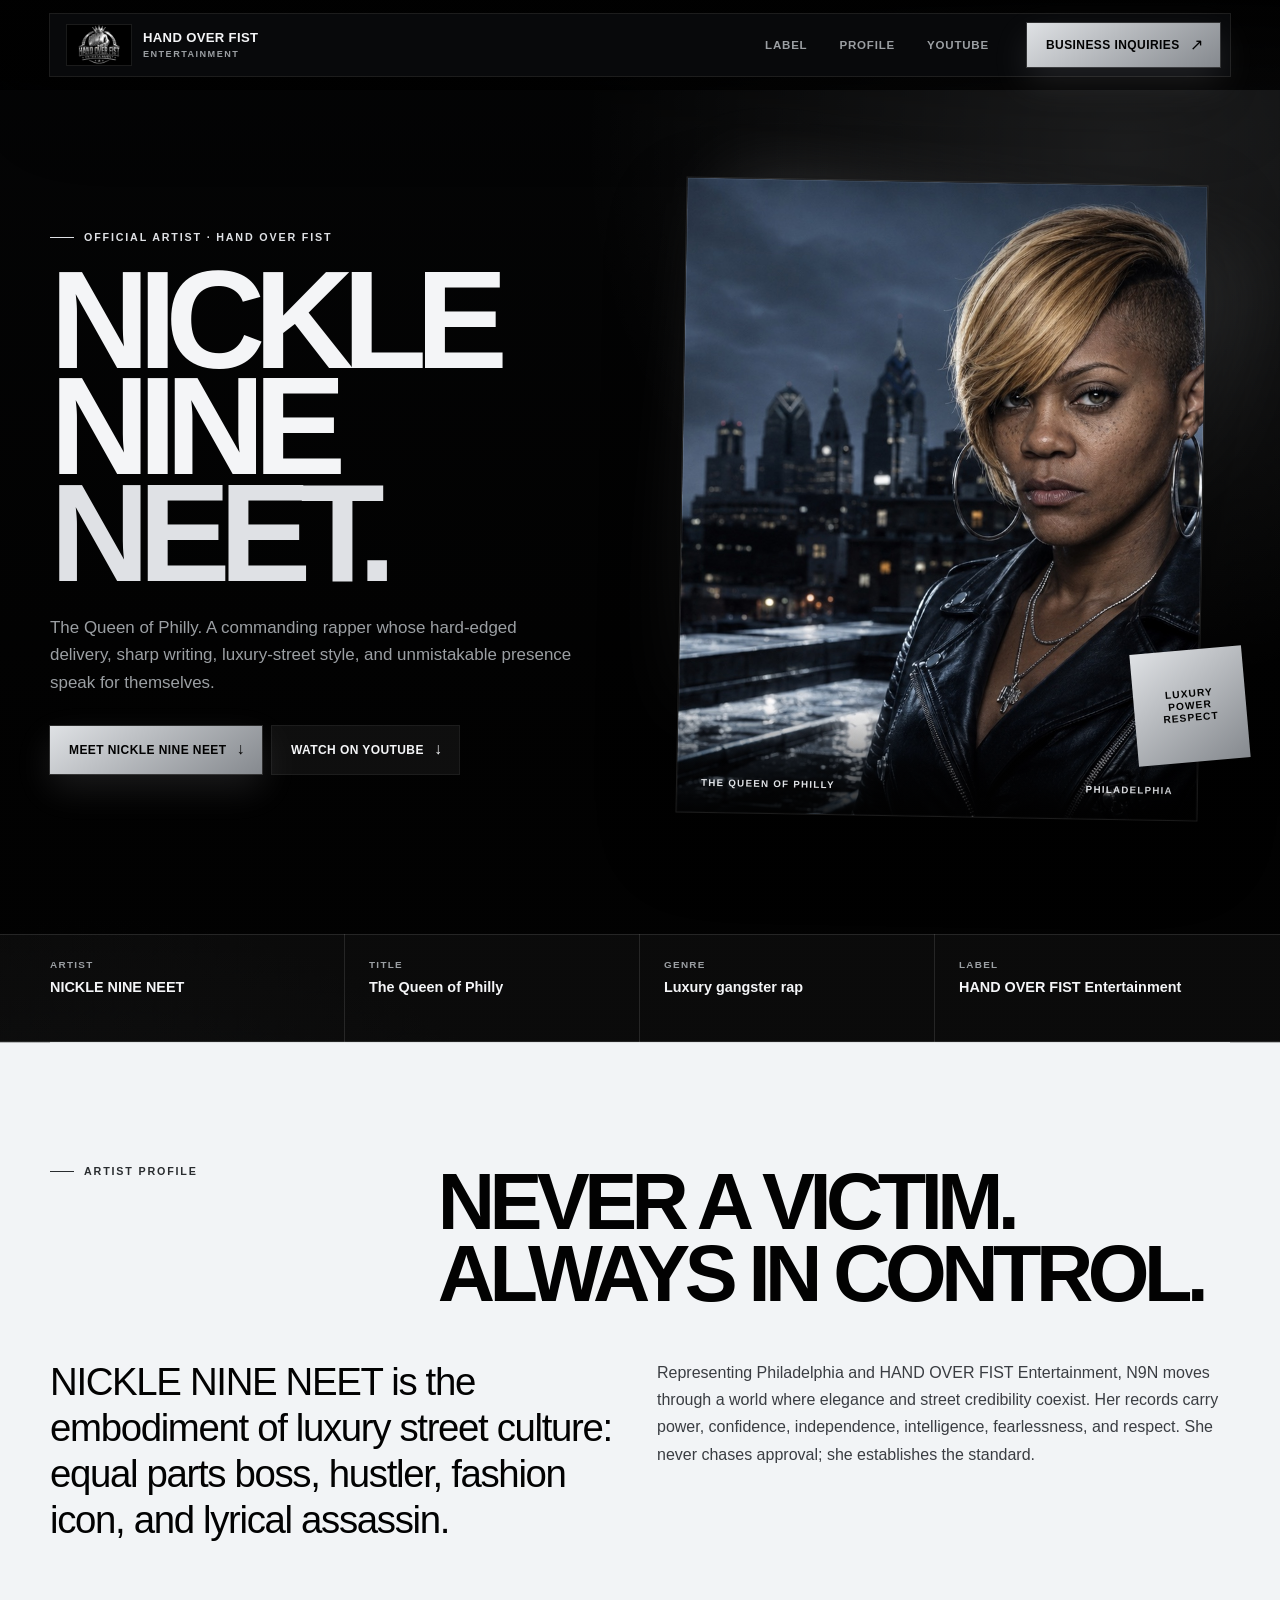
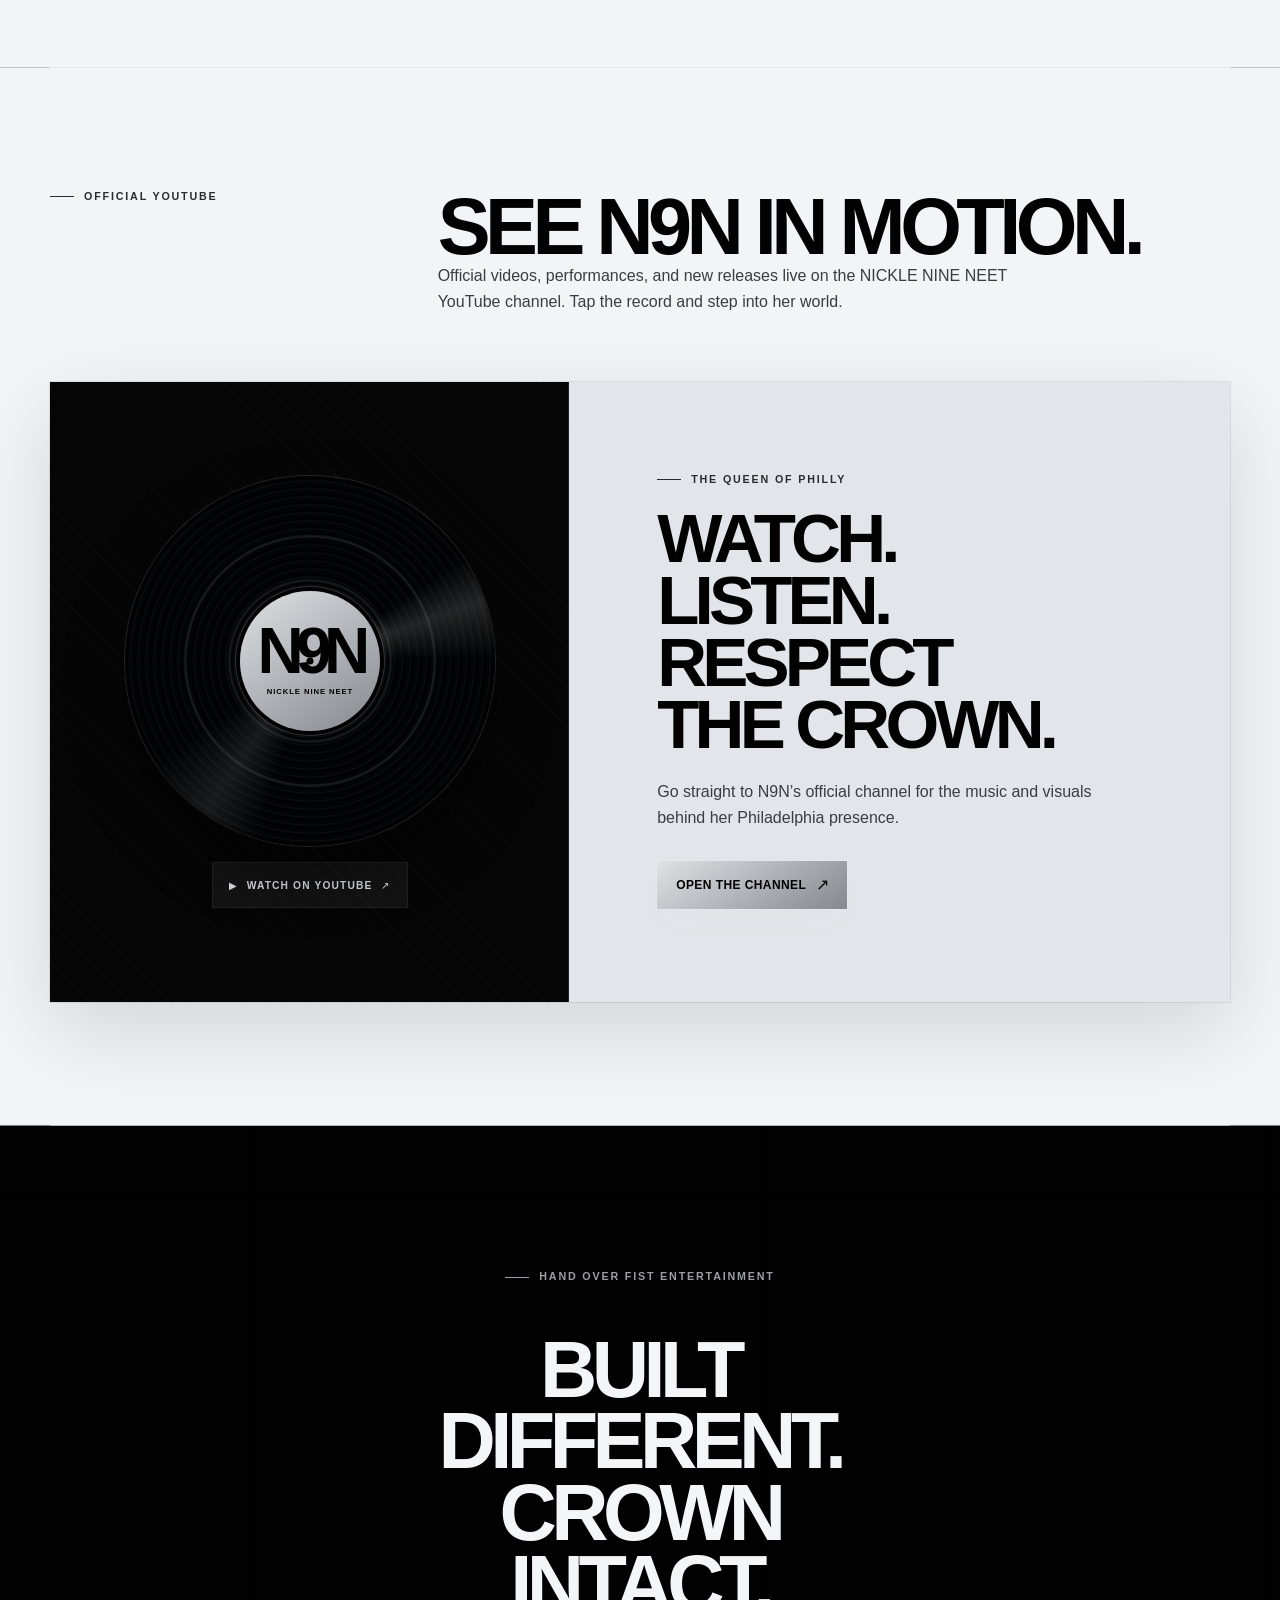
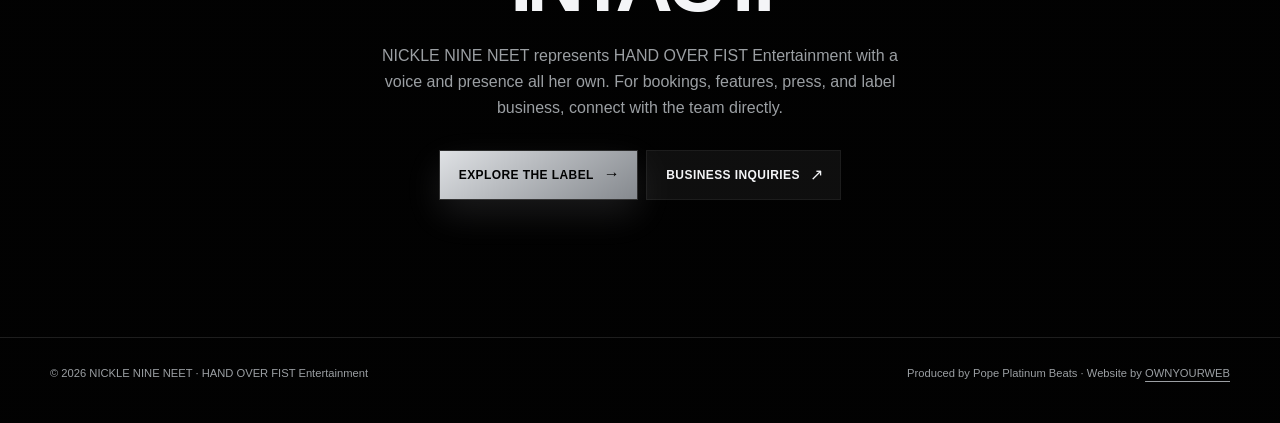
==== index.html @ ae267264 "Launch NICKLE NINE NEET artist profile" ====
<!doctype html>
<html lang="en">
<head>
  <meta charset="utf-8" />
  <meta name="viewport" content="width=device-width, initial-scale=1" />
  <meta name="theme-color" content="#070707" />
  <meta name="description" content="Official artist profile for NICKLE NINE NEET, The Queen of Philly, presented by HAND OVER FIST Entertainment." />
  <meta property="og:title" content="NICKLE NINE NEET | Official Artist Profile" />
  <meta property="og:description" content="Luxury gangster rap. Philadelphia authority. Respect the Crown." />
  <meta property="og:type" content="profile" />
  <meta property="og:url" content="https://innergclaw.github.io/nickle-nine-neet/" />
  <meta property="og:image" content="https://innergclaw.github.io/nickle-nine-neet/assets/hand-over-fist/nickle-nine-neet-philadelphia-portrait.jpg" />
  <link rel="icon" href="assets/hand-over-fist/hand-over-fist-entertainment-logo.jpg" type="image/jpeg" />
  <link rel="canonical" href="https://innergclaw.github.io/nickle-nine-neet/" />
  <link rel="stylesheet" href="assets/hand-over-fist/brand.css" />
  <title>NICKLE NINE NEET | The Queen of Philly</title>
  <script>document.documentElement.classList.add('js', 'intro-pending');</script>
</head>
<body class="artist-page">
  <div class="smoky-intro" data-smoky-intro>
    <div class="smoky-intro-inner">
      <div class="smoky-word" aria-label="N9N">
        <span class="smoky-letter" data-char="N" style="--i:0" aria-hidden="true">N</span>
        <span class="smoky-letter" data-char="9" style="--i:1" aria-hidden="true">9</span>
        <span class="smoky-letter" data-char="N" style="--i:2" aria-hidden="true">N</span>
      </div>
      <p class="smoky-intro-name">Nickle Nine Neet</p>
    </div>
    <button class="smoky-intro-skip" type="button" data-smoky-skip>Skip intro</button>
  </div>
  <div class="progress" aria-hidden="true"></div>
  <header class="site-header">
    <nav class="shell nav" aria-label="Artist navigation">
      <a class="label-lockup" href="https://ownyourweb.xyz/demos/hand-over-fist-entertainment.html" aria-label="HAND OVER FIST Entertainment home">
        <img class="label-logo" src="assets/hand-over-fist/hand-over-fist-entertainment-logo.jpg" alt="" width="1396" height="864" />
        <span class="label-name">HAND OVER FIST<small>Entertainment</small></span>
      </a>
      <div class="nav-links">
        <a href="https://ownyourweb.xyz/demos/hand-over-fist-entertainment.html">Label</a>
        <a href="#profile">Profile</a>
        <a href="#watch">YouTube</a>
      </div>
      <a class="button nav-cta" href="mailto:ownyourwebsmm@gmail.com?subject=NICKLE%20NINE%20NEET%20Business%20Inquiry"><span class="desktop-label">Business inquiries</span><span class="mobile-label">Inquiries</span> <span class="button-arrow" aria-hidden="true">↗</span></a>
    </nav>
  </header>

  <main>
    <section class="shell hero profile-hero">
      <div class="hero-copy">
        <p class="eyebrow">Official artist · HAND OVER FIST</p>
        <h1 class="display profile-title"><span class="line">NICKLE</span><span class="line">NINE</span><span class="chrome">NEET.</span></h1>
        <p class="lede">The Queen of Philly. A commanding rapper whose hard-edged delivery, sharp writing, luxury-street style, and unmistakable presence speak for themselves.</p>
        <div class="hero-actions">
          <a class="button" href="#profile">Meet NICKLE NINE NEET <span class="button-arrow" aria-hidden="true">↓</span></a>
          <a class="button secondary" href="#watch">Watch on YouTube <span class="button-arrow" aria-hidden="true">↓</span></a>
        </div>
      </div>
      <div class="hero-aside" aria-label="NICKLE NINE NEET official artist portrait">
        <figure class="artist-portrait">
          <img src="assets/hand-over-fist/nickle-nine-neet-philadelphia-portrait.jpg" alt="NICKLE NINE NEET overlooking the Philadelphia skyline at night" width="1672" height="941" />
          <figcaption><span>The Queen of Philly</span><span>Philadelphia</span></figcaption>
        </figure>
        <span class="seal">Luxury<br />Power<br />Respect</span>
      </div>
    </section>

    <section class="fact-strip" aria-label="Artist facts">
      <div class="shell facts">
        <div class="fact"><span>Artist</span><strong>NICKLE NINE NEET</strong></div>
        <div class="fact"><span>Title</span><strong>The Queen of Philly</strong></div>
        <div class="fact"><span>Genre</span><strong>Luxury gangster rap</strong></div>
        <div class="fact"><span>Label</span><strong>HAND OVER FIST Entertainment</strong></div>
      </div>
    </section>

    <section class="shell section light-section" id="profile">
      <div class="section-head reveal">
        <p class="eyebrow">Artist profile</p>
        <div><h2>Never a victim. Always in control.</h2></div>
      </div>
      <div class="profile-bio reveal">
        <p class="lead">NICKLE NINE NEET is the embodiment of luxury street culture: equal parts boss, hustler, fashion icon, and lyrical assassin.</p>
        <p>Representing Philadelphia and HAND OVER FIST Entertainment, N9N moves through a world where elegance and street credibility coexist. Her records carry power, confidence, independence, intelligence, fearlessness, and respect. She never chases approval; she establishes the standard.</p>
      </div>
    </section>

    <section class="shell section light-section" id="watch">
      <div class="section-head reveal">
        <p class="eyebrow">Official YouTube</p>
        <div><h2>See N9N in motion.</h2><p class="section-copy">Official videos, performances, and new releases live on the NICKLE NINE NEET YouTube channel. Tap the record and step into her world.</p></div>
      </div>
      <article class="vinyl-showcase reveal">
        <div class="vinyl-showcase-stage">
          <a class="vinyl-link" href="https://www.youtube.com/@NickleNineNeet" target="_blank" rel="noopener noreferrer" aria-label="Visit NICKLE NINE NEET on YouTube">
            <span class="vinyl-record" aria-hidden="true">
              <span class="vinyl-label"><strong>N9N</strong><small>Nickle Nine Neet</small></span>
            </span>
            <span class="youtube-cue"><span aria-hidden="true">▶</span> Watch on YouTube <span aria-hidden="true">↗</span></span>
          </a>
        </div>
        <div class="vinyl-showcase-copy">
          <p class="eyebrow">The Queen of Philly</p>
          <h3>Watch. Listen. Respect the crown.</h3>
          <p>Go straight to N9N’s official channel for the music and visuals behind her Philadelphia presence.</p>
          <div class="hero-actions"><a class="button" href="https://www.youtube.com/@NickleNineNeet" target="_blank" rel="noopener noreferrer">Open the channel <span class="button-arrow" aria-hidden="true">↗</span></a></div>
        </div>
      </article>
    </section>

    <section class="shell final-cta reveal">
      <p class="eyebrow">HAND OVER FIST Entertainment</p>
      <h2>Built different. Crown intact.</h2>
      <p>NICKLE NINE NEET represents HAND OVER FIST Entertainment with a voice and presence all her own. For bookings, features, press, and label business, connect with the team directly.</p>
      <div class="final-actions">
        <a class="button" href="https://ownyourweb.xyz/demos/hand-over-fist-entertainment.html">Explore the label <span class="button-arrow" aria-hidden="true">→</span></a>
        <a class="button secondary" href="mailto:ownyourwebsmm@gmail.com?subject=NICKLE%20NINE%20NEET%20Business%20Inquiry">Business inquiries <span class="button-arrow" aria-hidden="true">↗</span></a>
      </div>
    </section>
  </main>

  <footer><div class="shell footer-row"><span>© 2026 NICKLE NINE NEET · HAND OVER FIST Entertainment</span><span>Produced by Pope Platinum Beats · Website by <a href="https://ownyourweb.xyz/">OWNYOURWEB</a></span></div></footer>
  <script src="assets/hand-over-fist/site.js" defer></script>
</body>
</html>
---- assets/hand-over-fist/brand.css ----
:root {
  --black: oklch(0.08 0 0);
  --black-soft: oklch(0.115 0.003 255);
  --surface: oklch(0.17 0.006 255);
  --surface-raised: oklch(0.22 0.008 255);
  --white: oklch(0.97 0.003 255);
  --muted: oklch(0.7 0.008 255);
  --steel: oklch(0.63 0.009 255);
  --chrome: oklch(0.91 0.005 255);
  --graphite: oklch(0.29 0.008 255);
  --paper: oklch(0.965 0.004 255);
  --paper-soft: oklch(0.92 0.006 255);
  --ink-muted: oklch(0.36 0.009 255);
  --line: oklch(1 0 0 / 0.11);
  --line-strong: oklch(0.91 0.005 255 / 0.34);
  --ease-out: cubic-bezier(0.2, 0, 0, 1);
  --shadow:
    0 0 0 1px var(--line),
    0 1px 2px oklch(0 0 0 / 0.24),
    0 28px 80px oklch(0 0 0 / 0.32);
  color: var(--white);
  background: var(--black);
  font-family: Inter, ui-sans-serif, -apple-system, BlinkMacSystemFont, "Segoe UI", sans-serif;
  font-synthesis: none;
  -webkit-font-smoothing: antialiased;
  -moz-osx-font-smoothing: grayscale;
}

* { box-sizing: border-box; }
html { scroll-behavior: smooth; }
body {
  min-width: 320px;
  margin: 0;
  overflow-x: hidden;
  color: var(--white);
  background:
    radial-gradient(circle at 88% 4%, oklch(0.91 0.005 255 / 0.12), transparent 34rem),
    radial-gradient(circle at 8% 42%, oklch(0.32 0.01 255 / 0.19), transparent 38rem),
    linear-gradient(180deg, var(--black-soft), var(--black) 46rem);
}
body::before {
  content: "";
  position: fixed;
  inset: 0;
  z-index: -1;
  pointer-events: none;
  opacity: 0.32;
  background-image:
    linear-gradient(90deg, transparent 0 49.8%, oklch(1 0 0 / 0.028) 49.8% 50.2%, transparent 50.2%),
    linear-gradient(oklch(1 0 0 / 0.024) 1px, transparent 1px);
  background-size: 220px 100%, 100% 88px;
  mask-image: linear-gradient(to bottom, black, transparent 82%);
}

html.intro-pending, html.intro-pending body { overflow: hidden; }
.smoky-intro { display: none; }
.js .smoky-intro {
  position: fixed;
  inset: 0;
  z-index: 250;
  display: grid;
  overflow: hidden;
  place-items: center;
  isolation: isolate;
  color: var(--chrome);
  background:
    radial-gradient(circle at 50% 48%, oklch(0.28 0.008 255 / 0.34), transparent 32rem),
    var(--black);
}
.smoky-intro::before, .smoky-intro::after {
  content: "";
  position: absolute;
  z-index: -1;
  width: min(72vw, 880px);
  aspect-ratio: 1.8;
  border-radius: 50%;
  background: radial-gradient(ellipse, oklch(0.91 0.005 255 / 0.12), transparent 68%);
  filter: blur(38px);
  opacity: 0;
  transform: translate3d(-22%, 24%, 0) scale(0.72);
}
.smoky-intro::after { transform: translate3d(26%, -20%, 0) scale(0.64); }
.smoky-intro.is-ready::before { animation: smoky-haze 2.8s var(--ease-out) both; }
.smoky-intro.is-ready::after { animation: smoky-haze-alt 2.8s 180ms var(--ease-out) both; }
.smoky-intro-inner { position: relative; display: grid; justify-items: center; padding-inline: 20px; }
.smoky-word {
  display: flex;
  align-items: center;
  justify-content: center;
  color: transparent;
  font-size: clamp(7rem, 28vw, 22rem);
  font-weight: 900;
  letter-spacing: -0.14em;
  line-height: 0.72;
  user-select: none;
}
.smoky-letter {
  position: relative;
  display: inline-block;
  opacity: 0;
  color: var(--chrome);
  text-shadow: 0 0 0 var(--chrome);
  transform-origin: center;
  will-change: transform, opacity, filter;
}
.smoky-letter::before {
  content: attr(data-char);
  position: absolute;
  inset: 0;
  color: oklch(0.91 0.005 255 / 0.42);
  filter: blur(18px);
  opacity: 0;
  transform: translate3d(-18%, 20%, 0) scale(1.18);
}
.smoky-intro.is-ready .smoky-letter { animation: smoky-reveal 1.95s calc(var(--i) * 140ms) var(--ease-out) both; }
.smoky-intro.is-ready .smoky-letter::before { animation: smoky-ghost 1.8s calc(var(--i) * 140ms) var(--ease-out) both; }
.smoky-intro-name {
  margin: 34px 0 0;
  color: var(--muted);
  font-size: 0.68rem;
  font-weight: 780;
  letter-spacing: 0.3em;
  text-transform: uppercase;
  opacity: 0;
  transform: translateY(8px);
}
.smoky-intro.is-ready .smoky-intro-name { animation: smoky-name-in 620ms 1.5s var(--ease-out) both; }
.smoky-intro-skip {
  position: absolute;
  inset: 24px 24px auto auto;
  display: inline-flex;
  min-width: 44px;
  min-height: 44px;
  align-items: center;
  justify-content: center;
  padding-inline: 15px;
  color: var(--muted);
  background: oklch(1 0 0 / 0.055);
  border: 0;
  box-shadow: 0 0 0 1px var(--line);
  font: inherit;
  font-size: 0.64rem;
  font-weight: 780;
  letter-spacing: 0.11em;
  text-transform: uppercase;
  cursor: pointer;
  transition-property: color, background-color, transform;
  transition-duration: 160ms;
  transition-timing-function: var(--ease-out);
}
.smoky-intro-skip:active { transform: scale(0.96); }
.smoky-intro-skip:focus-visible { outline: 2px solid var(--chrome); outline-offset: 5px; }
.smoky-intro.is-leaving { animation: smoky-intro-away 900ms 120ms var(--ease-out) both; pointer-events: none; }
.smoky-intro.is-leaving .smoky-letter { animation: smoky-letter-away 760ms calc(var(--i) * 55ms) var(--ease-out) both; }
.smoky-intro.is-leaving .smoky-letter::before { animation: smoky-ghost-away 720ms calc(var(--i) * 55ms) var(--ease-out) both; }
.smoky-intro.is-leaving .smoky-intro-name { animation: smoky-name-away 360ms var(--ease-out) both; }
@keyframes smoky-reveal {
  0% { opacity: 0; filter: blur(32px); transform: translate3d(-0.42em, 0.26em, 0) scale(1.3); text-shadow: 0 0 42px oklch(0.91 0.005 255 / 0.64); }
  46% { opacity: 0.72; filter: blur(11px); }
  100% { opacity: 1; filter: blur(0); transform: translate3d(0, 0, 0) scale(1); text-shadow: 0 0 0 var(--chrome); }
}
@keyframes smoky-ghost {
  0% { opacity: 0; transform: translate3d(-32%, 34%, 0) scale(1.38); }
  38% { opacity: 0.62; }
  100% { opacity: 0; transform: translate3d(34%, -24%, 0) scale(1.08); }
}
@keyframes smoky-haze {
  0% { opacity: 0; transform: translate3d(-22%, 24%, 0) scale(0.72); }
  48% { opacity: 0.72; }
  100% { opacity: 0; transform: translate3d(18%, -10%, 0) scale(1.18); }
}
@keyframes smoky-haze-alt {
  0% { opacity: 0; transform: translate3d(26%, -20%, 0) scale(0.64); }
  52% { opacity: 0.5; }
  100% { opacity: 0; transform: translate3d(-18%, 16%, 0) scale(1.12); }
}
@keyframes smoky-name-in { to { opacity: 1; transform: translateY(0); } }
@keyframes smoky-letter-away { to { opacity: 0; filter: blur(28px); transform: translate3d(0.38em, -0.18em, 0) scale(1.18); } }
@keyframes smoky-ghost-away { 0% { opacity: 0.42; } to { opacity: 0; transform: translate3d(46%, -32%, 0) scale(1.34); } }
@keyframes smoky-name-away { to { opacity: 0; filter: blur(7px); transform: translateY(-7px); } }
@keyframes smoky-intro-away { to { opacity: 0; visibility: hidden; } }

::selection { color: var(--black); background: var(--chrome); }
a { color: inherit; text-decoration: none; }
a:focus-visible { outline: 2px solid var(--chrome); outline-offset: 5px; }
button, a { -webkit-tap-highlight-color: transparent; }
img { max-width: 100%; }

.shell { width: min(1180px, calc(100% - 40px)); margin-inline: auto; }
.progress {
  position: fixed;
  inset: 0 auto auto 0;
  z-index: 100;
  width: 100%;
  height: 2px;
  pointer-events: none;
  background: linear-gradient(90deg, var(--steel), var(--chrome));
  transform: scaleX(0);
  transform-origin: left center;
  will-change: transform;
}

.site-header {
  position: sticky;
  top: 0;
  z-index: 50;
  padding-block: 14px;
  background: linear-gradient(to bottom, oklch(0.08 0 0 / 0.97), oklch(0.08 0 0 / 0.78));
  backdrop-filter: blur(22px) saturate(120%);
  -webkit-backdrop-filter: blur(22px) saturate(120%);
}
.nav {
  display: grid;
  grid-template-columns: 1fr auto auto;
  align-items: center;
  gap: 24px;
  min-height: 62px;
  padding: 8px 10px 8px 16px;
  background: oklch(0.145 0.005 255 / 0.92);
  box-shadow: var(--shadow);
}
.label-lockup { display: flex; align-items: center; gap: 11px; min-height: 44px; }
.label-logo {
  display: block;
  width: 66px;
  height: 42px;
  object-fit: contain;
  background: var(--black);
  outline: 1px solid oklch(1 0 0 / 0.1);
  outline-offset: -1px;
}
.label-name { font-size: 0.82rem; font-weight: 820; letter-spacing: 0.025em; line-height: 1.05; text-transform: uppercase; }
.label-name small { display: block; margin-block-start: 5px; color: var(--muted); font-size: 0.57rem; font-weight: 650; letter-spacing: 0.16em; }
.nav-links { display: flex; align-items: center; gap: 4px; }
.nav-links a {
  display: inline-flex;
  min-height: 44px;
  align-items: center;
  padding-inline: 14px;
  color: var(--muted);
  font-size: 0.72rem;
  font-weight: 720;
  letter-spacing: 0.07em;
  text-transform: uppercase;
  transition-property: color, background-color;
  transition-duration: 160ms;
  transition-timing-function: var(--ease-out);
}
.nav-links a[aria-current="page"], .nav-links a:hover { color: var(--white); background: oklch(1 0 0 / 0.055); }

.button {
  display: inline-flex;
  min-height: 48px;
  align-items: center;
  justify-content: center;
  gap: 10px;
  padding-inline: 19px 17px;
  color: var(--black);
  background: linear-gradient(145deg, var(--chrome), var(--steel));
  box-shadow: 0 0 0 1px oklch(1 0 0 / 0.15), 0 14px 36px oklch(0.91 0.005 255 / 0.12);
  font-size: 0.75rem;
  font-weight: 850;
  letter-spacing: 0.035em;
  text-transform: uppercase;
  user-select: none;
  transition-property: transform, background-color, box-shadow;
  transition-duration: 160ms;
  transition-timing-function: var(--ease-out);
}
.button:active { transform: scale(0.96); }
.button.secondary { color: var(--white); background: oklch(1 0 0 / 0.055); box-shadow: 0 0 0 1px var(--line); }
.button-arrow { font-size: 1rem; transform: translateY(-1px); }
.nav-cta { min-height: 44px; }
.mobile-label { display: none; }

.eyebrow {
  display: inline-flex;
  align-items: center;
  gap: 10px;
  margin: 0;
  color: var(--chrome);
  font-size: 0.67rem;
  font-weight: 820;
  letter-spacing: 0.17em;
  line-height: 1;
  text-transform: uppercase;
}
.eyebrow::before { content: ""; width: 24px; height: 1px; background: currentColor; }
h1, h2, h3, p { margin-block-start: 0; }
h1, h2, h3 { text-wrap: balance; }
p { text-wrap: pretty; }
.display {
  margin-block: 24px 28px;
  font-size: clamp(4.3rem, 10.7vw, 10.4rem);
  font-weight: 720;
  letter-spacing: -0.082em;
  line-height: 0.77;
  text-transform: uppercase;
}
.display .line, .display .outline { display: block; }
.display .outline {
  color: transparent;
  -webkit-text-stroke: 1px oklch(0.97 0.003 255 / 0.48);
}
.lede { max-width: 64ch; margin-block-end: 30px; color: var(--muted); font-size: 1.06rem; line-height: 1.62; }
.hero-actions { display: flex; flex-wrap: wrap; gap: 10px; }
.hero {
  display: grid;
  min-height: 790px;
  grid-template-columns: minmax(0, 1.15fr) minmax(350px, 0.85fr);
  align-items: center;
  gap: 72px;
  padding-block: 92px 118px;
}
.hero-copy { min-width: 0; max-width: 780px; }
.hero-aside { position: relative; min-height: 620px; display: grid; place-items: center; }
.hero-aside::before {
  content: "";
  position: absolute;
  inset: 6% 2% 8% 8%;
  background: linear-gradient(145deg, oklch(0.91 0.005 255 / 0.28), transparent 66%);
  filter: blur(40px);
  transform: rotate(8deg);
}
.monogram-card {
  position: relative;
  width: min(440px, 100%);
  aspect-ratio: 0.78;
  overflow: hidden;
  padding: 28px;
  background:
    linear-gradient(145deg, transparent 46%, oklch(0.91 0.005 255 / 0.12)),
    repeating-linear-gradient(135deg, oklch(1 0 0 / 0.03) 0 1px, transparent 1px 12px),
    var(--surface);
  box-shadow: var(--shadow);
  transform: rotate(1.5deg);
  transition-property: transform, box-shadow;
  transition-duration: 420ms;
  transition-timing-function: var(--ease-out);
}
.monogram-card:hover { transform: translateY(-5px) rotate(0); box-shadow: 0 0 0 1px var(--line-strong), 0 34px 94px oklch(0 0 0 / 0.42); }
.monogram-card::before {
  content: attr(data-mark);
  position: absolute;
  inset: 50% auto auto 50%;
  color: transparent;
  font-size: clamp(7rem, 15vw, 12rem);
  font-weight: 900;
  letter-spacing: -0.13em;
  line-height: 0.8;
  -webkit-text-stroke: 1px oklch(0.91 0.005 255 / 0.7);
  transform: translate(-53%, -54%);
}
.monogram-top, .monogram-bottom { position: relative; z-index: 1; display: flex; justify-content: space-between; gap: 20px; }
.monogram-top { align-items: start; color: var(--chrome); font-size: 0.64rem; font-weight: 780; letter-spacing: 0.16em; text-transform: uppercase; }
.monogram-bottom { position: absolute; inset: auto 28px 28px; align-items: end; }
.monogram-bottom strong { max-width: 8ch; font-size: 2rem; letter-spacing: -0.055em; line-height: 0.92; text-transform: uppercase; }
.monogram-bottom span { color: var(--muted); font-size: 0.62rem; letter-spacing: 0.12em; text-transform: uppercase; writing-mode: vertical-rl; }
.artist-portrait {
  position: relative;
  z-index: 1;
  width: min(520px, 100%);
  aspect-ratio: 0.82;
  margin: 0;
  overflow: hidden;
  background: var(--black);
  box-shadow: var(--shadow);
  transform: rotate(1deg);
  transition-property: transform, box-shadow;
  transition-duration: 420ms;
  transition-timing-function: var(--ease-out);
}
.artist-portrait img {
  display: block;
  width: 100%;
  height: 100%;
  object-fit: cover;
  object-position: 72% center;
  outline: 1px solid oklch(1 0 0 / 0.1);
  outline-offset: -1px;
}
.artist-portrait figcaption {
  position: absolute;
  inset: auto 0 0;
  display: flex;
  justify-content: space-between;
  gap: 18px;
  padding: 72px 24px 24px;
  color: var(--chrome);
  background: linear-gradient(to bottom, transparent, oklch(0.08 0 0 / 0.9));
  font-size: 0.61rem;
  font-weight: 820;
  letter-spacing: 0.13em;
  text-transform: uppercase;
}
.seal {
  position: absolute;
  inset: auto -16px 54px auto;
  z-index: 2;
  display: grid;
  width: 112px;
  aspect-ratio: 1;
  place-items: center;
  color: var(--black);
  background: linear-gradient(145deg, var(--chrome), var(--steel));
  box-shadow: 0 18px 50px oklch(0 0 0 / 0.35);
  font-size: 0.64rem;
  font-weight: 900;
  letter-spacing: 0.1em;
  line-height: 1.2;
  text-align: center;
  text-transform: uppercase;
  transform: rotate(-5deg);
}

.logo-stage {
  position: relative;
  z-index: 1;
  width: min(560px, 100%);
  margin: 0;
  padding: 18px;
  background:
    radial-gradient(circle at 50% 34%, oklch(1 0 0 / 0.1), transparent 50%),
    var(--black);
  box-shadow: var(--shadow);
  transform: rotate(1deg);
  transition-property: transform, box-shadow;
  transition-duration: 420ms;
  transition-timing-function: var(--ease-out);
}
.logo-stage img {
  display: block;
  width: 100%;
  height: auto;
  background: var(--black);
  outline: 1px solid oklch(1 0 0 / 0.1);
  outline-offset: -1px;
}

.fact-strip { background: oklch(1 0 0 / 0.035); box-shadow: inset 0 1px var(--line), inset 0 -1px var(--line); }
.facts { display: grid; grid-template-columns: repeat(4, 1fr); }
.fact { min-height: 108px; padding: 25px 24px; box-shadow: inset -1px 0 var(--line); }
.fact:first-child { padding-inline-start: 0; }
.fact:last-child { box-shadow: none; }
.fact span { display: block; margin-block-end: 8px; color: var(--muted); font-size: 0.62rem; font-weight: 700; letter-spacing: 0.13em; text-transform: uppercase; }
.fact strong { font-size: 0.9rem; line-height: 1.35; }

.section { padding-block: 124px; }
.light-section {
  color: var(--black);
  background: var(--paper);
  box-shadow: 0 0 0 100vmax var(--paper);
  clip-path: inset(0 -100vmax);
}
.light-section .eyebrow { color: var(--graphite); }
.light-section .section-copy, .light-section .profile-bio p { color: var(--ink-muted); }
.light-section .section-copy strong, .light-section .profile-bio .lead { color: var(--black); }
.light-section .manifesto-card {
  color: var(--black);
  background: var(--paper-soft);
  box-shadow: 0 0 0 1px oklch(0 0 0 / 0.08), 0 24px 64px oklch(0 0 0 / 0.1);
}
.light-section .manifesto-card.large { background: linear-gradient(145deg, oklch(0.7 0.009 255 / 0.24), transparent 70%), var(--paper-soft); }
.light-section .manifesto-card small, .light-section .manifesto-quote em { color: var(--graphite); }
.light-section .manifesto-card p { color: var(--ink-muted); }
.light-section .manifesto-card:hover { box-shadow: 0 0 0 1px oklch(0 0 0 / 0.14), 0 28px 72px oklch(0 0 0 / 0.14); }
.section-head { display: grid; grid-template-columns: 0.58fr 1.42fr; gap: 64px; align-items: start; margin-block-end: 50px; }
h2 { margin: 0; font-size: clamp(3rem, 6.2vw, 6.6rem); font-weight: 650; letter-spacing: -0.07em; line-height: 0.9; text-transform: uppercase; }
h3 { margin: 0; font-size: 1.2rem; letter-spacing: -0.035em; line-height: 1.18; }
.section-copy { max-width: 65ch; color: var(--muted); line-height: 1.65; }
.section-copy strong { color: var(--white); }

.manifesto-grid { display: grid; grid-template-columns: 1.05fr 0.95fr; gap: 14px; }
.manifesto-card, .feature-card, .code-card, .release-card {
  position: relative;
  overflow: hidden;
  padding: 34px;
  background: oklch(0.18 0.006 255 / 0.84);
  box-shadow: var(--shadow);
  transition-property: transform, box-shadow;
  transition-duration: 260ms;
  transition-timing-function: var(--ease-out);
}
.manifesto-card:hover, .feature-card:hover, .code-card:hover, .release-card:hover { transform: translateY(-3px); box-shadow: 0 0 0 1px var(--line-strong), 0 30px 86px oklch(0 0 0 / 0.38); }
.manifesto-card.large { min-height: 480px; display: flex; flex-direction: column; justify-content: space-between; background: linear-gradient(145deg, oklch(0.42 0.009 255 / 0.26), transparent 70%), var(--surface); }
.manifesto-quote { max-width: 13ch; margin: 0; font-size: clamp(2.7rem, 5vw, 5.4rem); font-weight: 620; letter-spacing: -0.065em; line-height: 0.94; text-transform: uppercase; }
.manifesto-quote em { color: var(--chrome); font-style: normal; }
.manifesto-stack { display: grid; gap: 14px; }
.manifesto-card small, .feature-card small, .code-card small, .release-card small { color: var(--chrome); font-size: 0.63rem; font-weight: 780; letter-spacing: 0.13em; text-transform: uppercase; }
.manifesto-card h3, .feature-card h3, .code-card h3, .release-card h3 { margin-block: 16px 12px; font-size: 1.5rem; }
.manifesto-card p, .feature-card p, .code-card p, .release-card p { margin: 0; color: var(--muted); line-height: 1.58; }

.artist-feature {
  display: grid;
  grid-template-columns: 0.86fr 1.14fr;
  min-height: 590px;
  background: var(--surface);
  box-shadow: var(--shadow);
}
.artist-art {
  position: relative;
  display: grid;
  overflow: hidden;
  min-height: 520px;
  padding: 32px;
  place-items: center;
  background:
    radial-gradient(circle at 78% 18%, oklch(0.91 0.005 255 / 0.19), transparent 32%),
    repeating-linear-gradient(45deg, oklch(1 0 0 / 0.025) 0 1px, transparent 1px 14px),
    var(--black-soft);
  box-shadow: inset -1px 0 var(--line);
}
.artist-edition { position: absolute; inset: 32px auto auto 32px; z-index: 2; color: var(--chrome); font-size: 0.64rem; font-weight: 780; letter-spacing: 0.15em; text-transform: uppercase; }
.vinyl-link {
  position: relative;
  z-index: 1;
  display: grid;
  width: min(370px, 86%);
  gap: 17px;
  justify-items: center;
  padding-block: 10px;
  transition-property: transform, filter;
  transition-duration: 260ms;
  transition-timing-function: var(--ease-out);
}
.vinyl-link:active { transform: scale(0.96); }
.vinyl-record {
  position: relative;
  display: grid;
  width: 100%;
  aspect-ratio: 1;
  place-items: center;
  overflow: hidden;
  border-radius: 50%;
  background:
    radial-gradient(circle, transparent 0 30%, oklch(1 0 0 / 0.08) 30.5% 31%, transparent 31.5% 47%, oklch(1 0 0 / 0.07) 47.5% 48%, transparent 48.5%),
    repeating-radial-gradient(circle, oklch(0.105 0.004 255) 0 3px, oklch(0.16 0.006 255) 4px, oklch(0.075 0.003 255) 6px 8px);
  box-shadow:
    0 0 0 1px oklch(1 0 0 / 0.12),
    0 1px 2px oklch(0 0 0 / 0.34),
    0 28px 60px oklch(0 0 0 / 0.48);
  animation: vinyl-spin 7s linear infinite;
  will-change: transform;
}
.vinyl-record::before {
  content: "";
  position: absolute;
  inset: 0;
  border-radius: inherit;
  background: conic-gradient(from 24deg, transparent 0 9%, oklch(1 0 0 / 0.13) 13%, transparent 18% 48%, oklch(1 0 0 / 0.09) 53%, transparent 59% 100%);
}
.vinyl-label {
  position: relative;
  display: grid;
  width: 38%;
  aspect-ratio: 1;
  place-content: center;
  border-radius: 50%;
  color: var(--black);
  background: linear-gradient(145deg, var(--chrome), var(--steel));
  box-shadow: 0 0 0 4px oklch(0.08 0 0), 0 0 0 5px oklch(1 0 0 / 0.18);
  text-align: center;
}
.vinyl-label::after {
  content: "";
  position: absolute;
  inset: 50% auto auto 50%;
  width: 7px;
  aspect-ratio: 1;
  border-radius: 50%;
  background: var(--black);
  transform: translate(-50%, -50%);
}
.vinyl-label strong { font-size: clamp(2.2rem, 5vw, 4rem); font-weight: 900; letter-spacing: -0.12em; line-height: 0.8; }
.vinyl-label small { margin-block-start: 9px; font-size: 0.48rem; font-weight: 850; letter-spacing: 0.12em; text-transform: uppercase; }
.youtube-cue {
  display: inline-flex;
  min-height: 44px;
  align-items: center;
  gap: 9px;
  padding-inline: 16px;
  color: var(--chrome);
  background: oklch(1 0 0 / 0.055);
  box-shadow: 0 0 0 1px var(--line);
  font-size: 0.64rem;
  font-weight: 820;
  letter-spacing: 0.11em;
  text-transform: uppercase;
  transition-property: color, background-color;
  transition-duration: 180ms;
  transition-timing-function: var(--ease-out);
}
@keyframes vinyl-spin { to { transform: rotate(1turn); } }
.vinyl-showcase {
  display: grid;
  grid-template-columns: 0.88fr 1.12fr;
  min-height: 620px;
  overflow: hidden;
  background: var(--surface);
  box-shadow: var(--shadow);
}
.vinyl-showcase-stage {
  display: grid;
  min-height: 560px;
  place-items: center;
  padding: 42px 30px;
  background:
    radial-gradient(circle at 50% 42%, oklch(0.91 0.005 255 / 0.16), transparent 40%),
    repeating-linear-gradient(45deg, oklch(1 0 0 / 0.025) 0 1px, transparent 1px 14px),
    var(--black-soft);
  box-shadow: inset -1px 0 var(--line);
}
.vinyl-showcase-copy { display: flex; flex-direction: column; justify-content: center; padding: clamp(40px, 7vw, 88px); }
.vinyl-showcase-copy h3 { max-width: 12ch; margin-block: 22px 24px; font-size: clamp(2.8rem, 5.4vw, 5.7rem); font-weight: 680; letter-spacing: -0.07em; line-height: 0.9; text-transform: uppercase; }
.vinyl-showcase-copy > p:not(.eyebrow) { max-width: 52ch; margin-block-end: 30px; color: var(--muted); line-height: 1.62; }
.light-section .vinyl-showcase { color: var(--black); background: var(--paper-soft); box-shadow: 0 0 0 1px oklch(0 0 0 / 0.08), 0 28px 80px oklch(0 0 0 / 0.13); }
.light-section .vinyl-showcase-copy > p:not(.eyebrow) { color: var(--ink-muted); }
.artist-info { display: flex; flex-direction: column; justify-content: center; padding: clamp(36px, 6vw, 78px); }
.artist-info h2 { margin-block: 18px 24px; }
.artist-tags { display: flex; flex-wrap: wrap; gap: 7px; margin-block: 2px 28px; }
.tag { padding: 8px 10px; color: var(--muted); background: oklch(1 0 0 / 0.045); box-shadow: 0 0 0 1px var(--line); font-size: 0.62rem; font-weight: 720; letter-spacing: 0.08em; text-transform: uppercase; }
.artist-info p { max-width: 59ch; color: var(--muted); line-height: 1.62; }
.light-section .artist-feature { color: var(--black); background: var(--paper-soft); box-shadow: 0 0 0 1px oklch(0 0 0 / 0.08), 0 28px 80px oklch(0 0 0 / 0.13); }
.light-section .artist-info > p:not(.eyebrow) { color: var(--ink-muted); }
.light-section .tag { color: var(--graphite); background: oklch(0 0 0 / 0.045); box-shadow: 0 0 0 1px oklch(0 0 0 / 0.1); }

.feature-grid { display: grid; grid-template-columns: repeat(3, 1fr); gap: 14px; }
.feature-card { min-height: 270px; }
.feature-number { display: block; margin-block-end: 68px; color: transparent; font-size: 3.8rem; font-weight: 850; letter-spacing: -0.08em; line-height: 1; -webkit-text-stroke: 1px oklch(0.91 0.005 255 / 0.5); font-variant-numeric: tabular-nums; }

.profile-hero { grid-template-columns: minmax(0, 0.96fr) minmax(360px, 1.04fr); }
.profile-title { font-size: clamp(4.5rem, 10.8vw, 10rem); }
.profile-title .chrome { display: block; color: var(--chrome); }
.profile-bio { display: grid; grid-template-columns: 1fr 1fr; gap: 34px; }
.profile-bio p { margin: 0; color: var(--muted); line-height: 1.7; }
.profile-bio .lead { color: var(--white); font-size: clamp(1.55rem, 3vw, 2.5rem); letter-spacing: -0.035em; line-height: 1.2; }
.code-grid { display: grid; grid-template-columns: repeat(3, 1fr); gap: 14px; }
.code-card { min-height: 340px; }
.code-list { display: grid; gap: 10px; margin: 24px 0 0; padding: 0; list-style: none; color: var(--muted); }
.code-list li { padding-block-start: 10px; box-shadow: inset 0 1px var(--line); font-size: 0.82rem; line-height: 1.45; }
.code-list strong { color: var(--white); }
.quote-band {
  padding-block: 80px;
  color: var(--black);
  background: linear-gradient(120deg, var(--graphite), var(--chrome) 22%, var(--steel) 42%, oklch(0.96 0.003 255) 58%, oklch(0.5 0.009 255) 78%, var(--chrome));
}
.quote-band blockquote { max-width: 19ch; margin: 0; font-size: clamp(3rem, 7vw, 7.5rem); font-weight: 760; letter-spacing: -0.075em; line-height: 0.86; text-transform: uppercase; }
.quote-band cite { display: block; margin-block-start: 24px; font-size: 0.66rem; font-style: normal; font-weight: 850; letter-spacing: 0.15em; text-transform: uppercase; }
.release-grid { display: grid; grid-template-columns: 1.2fr 0.8fr; gap: 14px; }
.release-card { min-height: 360px; }
.release-card.primary { display: flex; flex-direction: column; justify-content: flex-end; background: linear-gradient(145deg, transparent 44%, oklch(0.91 0.005 255 / 0.13)), var(--surface); }
.release-card .status { display: inline-flex; width: max-content; min-height: 34px; align-items: center; padding-inline: 10px; color: var(--chrome); box-shadow: 0 0 0 1px var(--line-strong); font-size: 0.6rem; font-weight: 800; letter-spacing: 0.1em; text-transform: uppercase; }

.final-cta { padding-block: 138px; text-align: center; }
.final-crown { display: block; width: clamp(110px, 13vw, 156px); height: auto; margin: 0 auto 18px; filter: drop-shadow(0 16px 24px oklch(0 0 0 / 0.42)); }
.final-cta h2 { max-width: 12ch; margin: 18px auto 24px; }
.final-cta p { max-width: 62ch; margin: 0 auto 30px; color: var(--muted); line-height: 1.62; }
.final-actions { display: flex; flex-wrap: wrap; justify-content: center; gap: 10px; }
footer { padding-block: 30px 44px; color: var(--muted); box-shadow: inset 0 1px var(--line); font-size: 0.7rem; }
.footer-row { display: flex; justify-content: space-between; gap: 20px; flex-wrap: wrap; }
.footer-row a { text-decoration: underline; text-underline-position: from-font; text-decoration-thickness: from-font; text-underline-offset: 4px; text-decoration-skip-ink: auto; }

.js .reveal { opacity: 0; transform: translate3d(0, 26px, 0); filter: blur(4px); transition-property: opacity, transform, filter; transition-duration: 680ms; transition-timing-function: var(--ease-out); transition-delay: var(--delay, 0ms); }
.js .reveal.is-visible { opacity: 1; transform: translate3d(0, 0, 0); filter: blur(0); }
.hero-copy > * { animation: enter 720ms var(--ease-out) both; }
.hero-copy > :nth-child(1) { animation-delay: 30ms; }
.hero-copy > :nth-child(2) { animation-delay: 120ms; }
.hero-copy > :nth-child(3) { animation-delay: 210ms; }
.hero-copy > :nth-child(4) { animation-delay: 300ms; }
.hero-aside { animation: enter 840ms var(--ease-out) 220ms both; }
@keyframes enter { from { opacity: 0; transform: translate3d(0, 24px, 0); filter: blur(4px); } to { opacity: 1; transform: none; filter: blur(0); } }

@media (hover: hover) and (pointer: fine) {
  .smoky-intro-skip:hover { color: var(--black); background: var(--chrome); }
  .button:hover { background: var(--chrome); box-shadow: 0 0 0 1px oklch(1 0 0 / 0.17), 0 18px 44px oklch(0.91 0.005 255 / 0.18); }
  .button.secondary:hover { background: oklch(1 0 0 / 0.1); }
  .logo-stage:hover { transform: translateY(-5px) rotate(0); box-shadow: 0 0 0 1px var(--line-strong), 0 34px 94px oklch(0 0 0 / 0.42); }
  .artist-portrait:hover { transform: translateY(-5px) rotate(0); box-shadow: 0 0 0 1px var(--line-strong), 0 34px 94px oklch(0 0 0 / 0.42); }
  .vinyl-link:hover { transform: translateY(-4px) scale(1.015); filter: drop-shadow(0 18px 28px oklch(0 0 0 / 0.24)); }
  .vinyl-link:hover .youtube-cue { color: var(--black); background: var(--chrome); }
}
@media (max-width: 980px) {
  .nav { grid-template-columns: 1fr auto; }
  .nav-links { display: none; }
  .hero, .profile-hero { min-height: auto; grid-template-columns: 1fr; padding-block: 74px 96px; }
  .hero-copy { max-width: 850px; }
  .hero-aside { min-height: 570px; }
  .artist-portrait { width: min(680px, 92%); aspect-ratio: 1.15; transform: none; }
  .section-head, .manifesto-grid, .artist-feature, .release-grid, .vinyl-showcase { grid-template-columns: 1fr; }
  .artist-art { box-shadow: inset 0 -1px var(--line); }
  .vinyl-showcase-stage { box-shadow: inset 0 -1px var(--line); }
  .feature-grid, .code-grid { grid-template-columns: 1fr 1fr; }
  .facts { grid-template-columns: 1fr 1fr; }
  .fact:nth-child(2) { box-shadow: none; }
  .fact:nth-child(-n + 2) { box-shadow: inset 0 -1px var(--line); }
}
@media (max-width: 680px) {
  .shell { width: min(1180px, calc(100% - 24px)); }
  .site-header { padding-block: 10px; }
  .smoky-intro-skip { inset: 14px 14px auto auto; }
  .smoky-word { font-size: clamp(7rem, 36vw, 12rem); }
  .smoky-intro-name { margin-block-start: 26px; letter-spacing: 0.22em; }
  .nav { grid-template-columns: 64px minmax(0, 1fr); gap: 12px; min-height: 56px; padding-inline-start: 8px; }
  .nav .label-lockup { width: 64px; }
  .label-logo { width: 64px; height: 40px; }
  .label-name { display: none; }
  .nav-cta { min-width: 0; min-height: 44px; max-width: 132px; justify-self: end; overflow: hidden; padding-inline: 13px; font-size: 0.65rem; white-space: nowrap; }
  .desktop-label { display: none; }
  .mobile-label { display: inline; }
  .hero, .profile-hero { grid-template-columns: minmax(0, 1fr); gap: 34px; padding-block: 58px 78px; }
  .hero > *, .profile-hero > * { min-width: 0; }
  .display, .profile-title { font-size: clamp(3.65rem, 19vw, 5.5rem); }
  .lede { font-size: 1rem; }
  .hero-actions, .hero-actions .button { width: 100%; }
  .hero-aside { min-height: 500px; }
  .label-page .hero-aside { min-height: 360px; }
  .logo-stage { width: 100%; padding: 10px; transform: none; }
  .artist-portrait { width: 100%; aspect-ratio: 0.8; }
  .monogram-card { width: calc(100% - 28px); max-width: 100%; transform: none; }
  .seal { inset-inline-end: 0; }
  .facts, .feature-grid, .code-grid, .profile-bio { grid-template-columns: 1fr; }
  .fact, .fact:first-child { padding-inline: 4px; box-shadow: inset 0 -1px var(--line); }
  .fact:last-child { box-shadow: none; }
  .section { padding-block: 88px; }
  .section-head { gap: 26px; margin-block-end: 34px; }
  h2 { font-size: 3.15rem; }
  .manifesto-card, .feature-card, .code-card, .release-card { padding: 25px 21px; }
  .artist-info { padding: 40px 22px; }
  .artist-edition { inset: 25px auto auto 21px; }
  .vinyl-link { width: min(360px, 92%); }
  .vinyl-showcase-stage { min-height: 500px; padding: 52px 20px 34px; }
  .vinyl-showcase-copy { padding: 44px 22px; }
  .final-cta { padding-block: 96px; }
  .final-actions, .final-actions .button { width: 100%; }
}
@media (prefers-reduced-motion: reduce) {
  html { scroll-behavior: auto; }
  *, *::before, *::after { animation-duration: 0.01ms !important; animation-iteration-count: 1 !important; transition-duration: 0.01ms !important; }
  .js .reveal { opacity: 1; transform: none; filter: none; }
  .progress { display: none; }
  .smoky-intro { display: none !important; }
  .vinyl-record { animation: none; will-change: auto; }
}
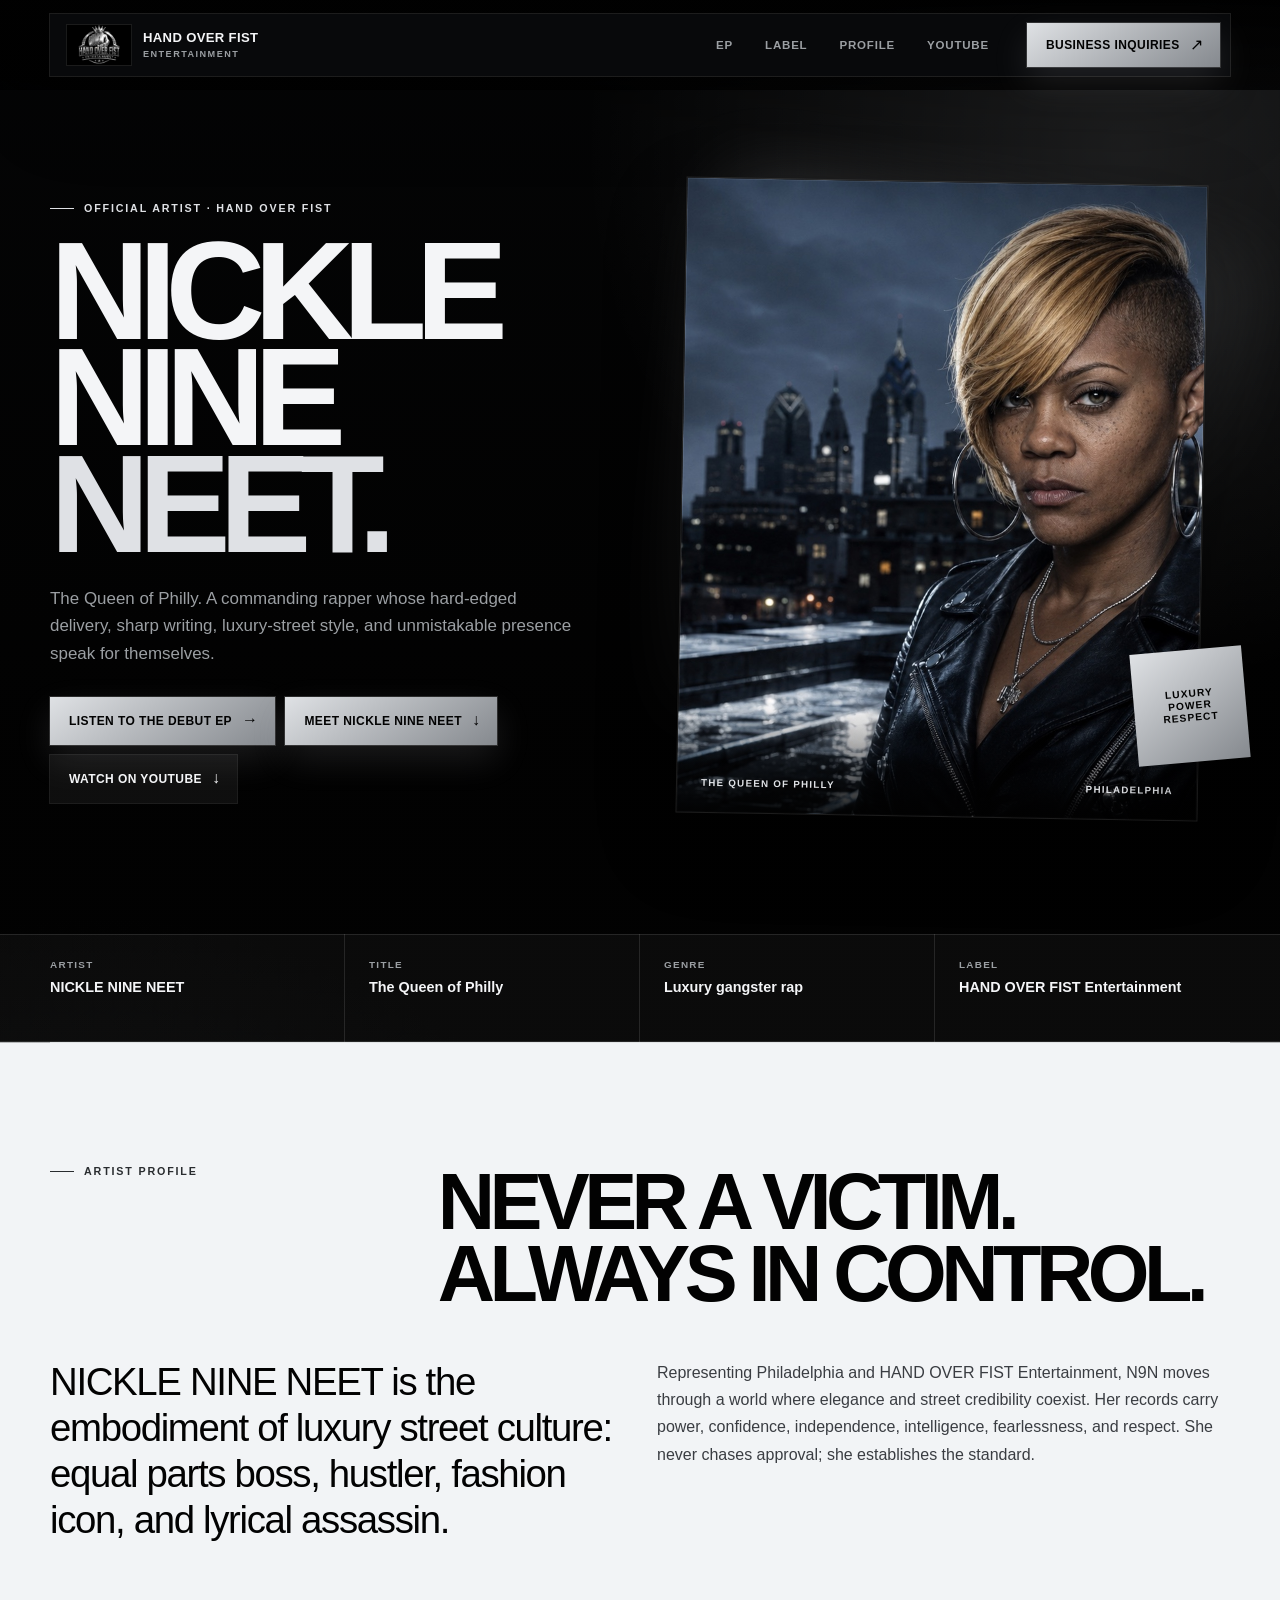
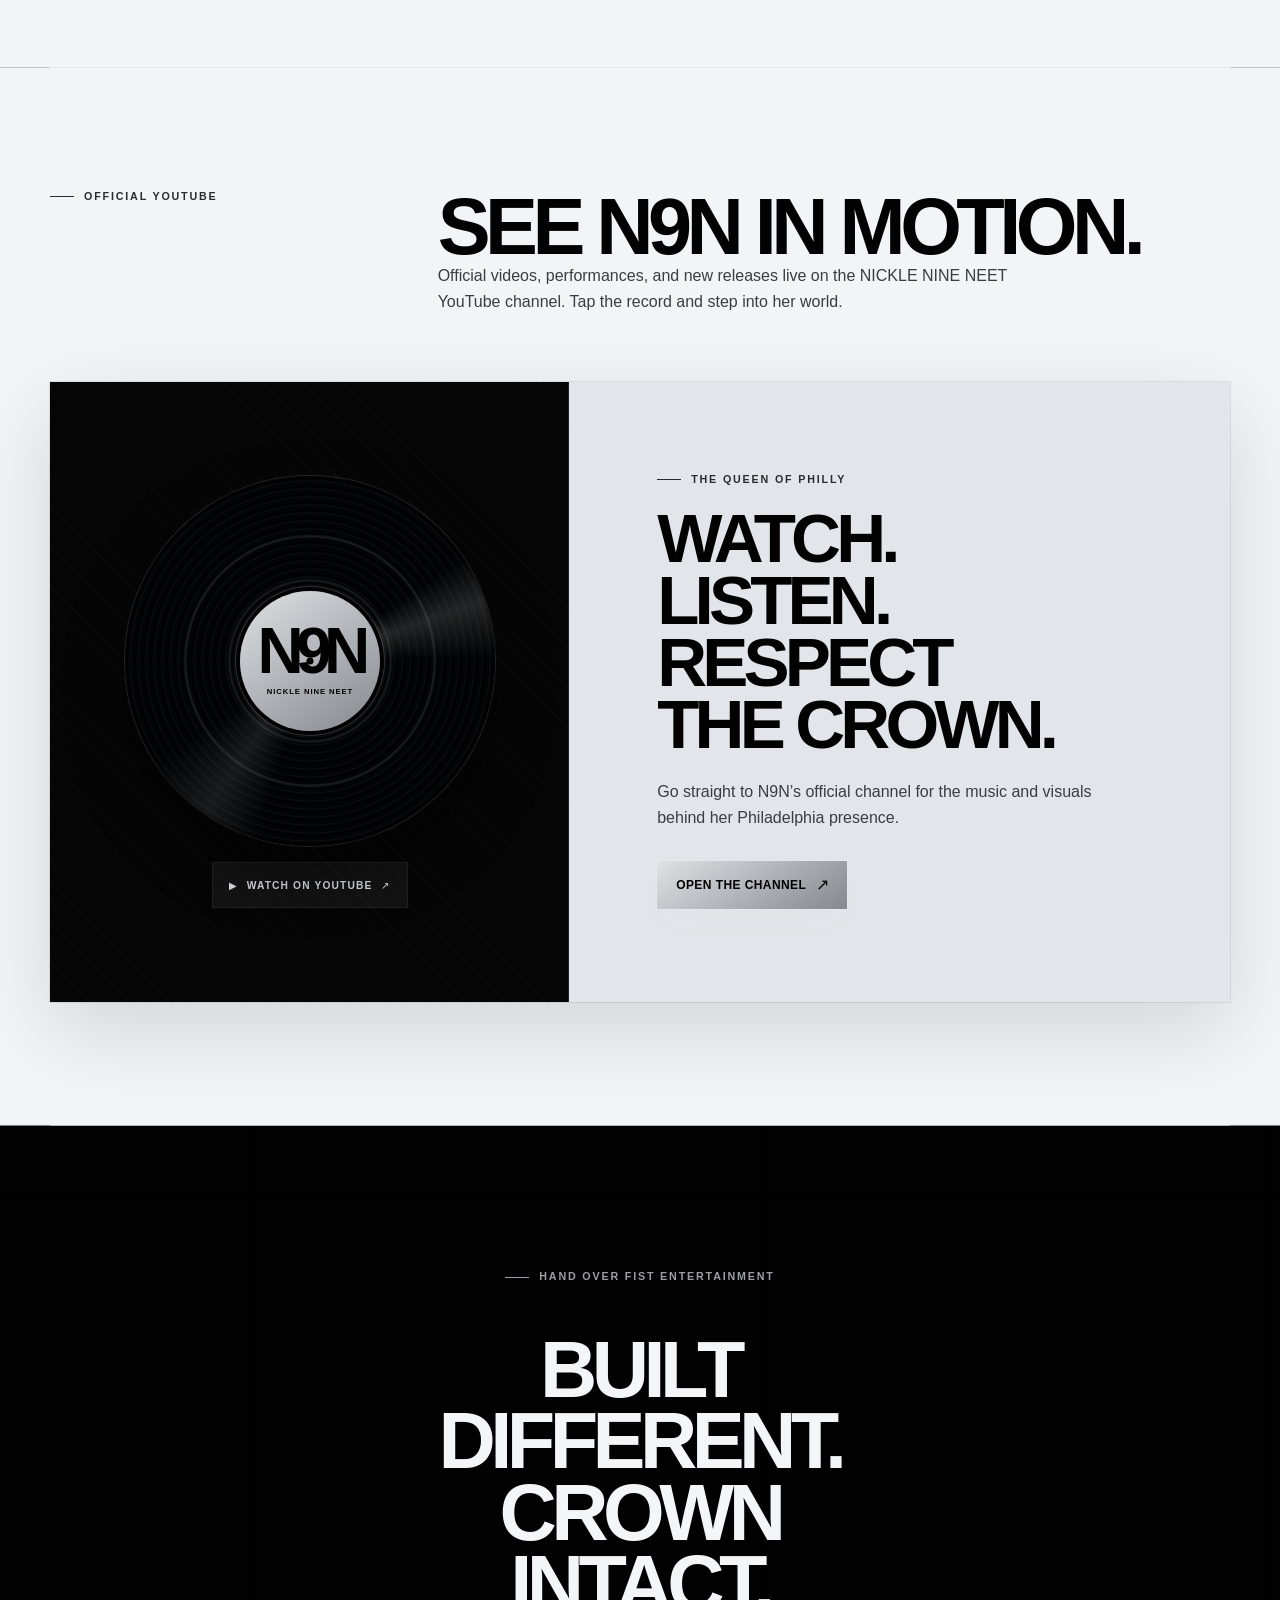
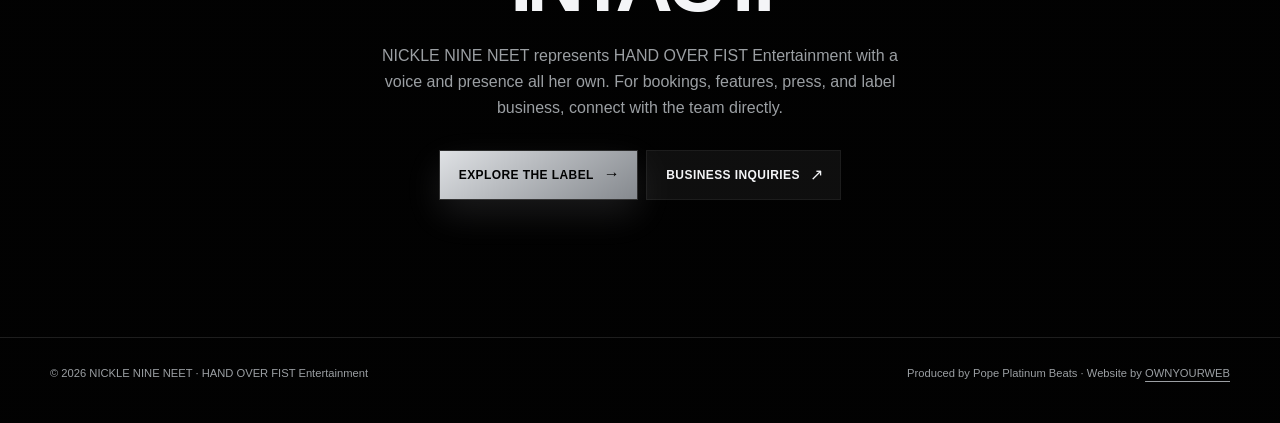
==== commit 3ec3e2f2: "Launch NICKLE NINE NEET EP previews" ====
--- a/index.html
+++ b/index.html
@@ -36,6 +36,7 @@
         <span class="label-name">HAND OVER FIST<small>Entertainment</small></span>
       </a>
       <div class="nav-links">
+        <a href="ep.html">EP</a>
         <a href="https://ownyourweb.xyz/demos/hand-over-fist-entertainment.html">Label</a>
         <a href="#profile">Profile</a>
         <a href="#watch">YouTube</a>
@@ -51,6 +52,7 @@
         <h1 class="display profile-title"><span class="line">NICKLE</span><span class="line">NINE</span><span class="chrome">NEET.</span></h1>
         <p class="lede">The Queen of Philly. A commanding rapper whose hard-edged delivery, sharp writing, luxury-street style, and unmistakable presence speak for themselves.</p>
         <div class="hero-actions">
+          <a class="button" href="ep.html">Listen to the debut EP <span class="button-arrow" aria-hidden="true">→</span></a>
           <a class="button" href="#profile">Meet NICKLE NINE NEET <span class="button-arrow" aria-hidden="true">↓</span></a>
           <a class="button secondary" href="#watch">Watch on YouTube <span class="button-arrow" aria-hidden="true">↓</span></a>
         </div>
--- a/assets/hand-over-fist/brand.css
+++ b/assets/hand-over-fist/brand.css
@@ -651,6 +651,76 @@
 .release-card.primary { display: flex; flex-direction: column; justify-content: flex-end; background: linear-gradient(145deg, transparent 44%, oklch(0.91 0.005 255 / 0.13)), var(--surface); }
 .release-card .status { display: inline-flex; width: max-content; min-height: 34px; align-items: center; padding-inline: 10px; color: var(--chrome); box-shadow: 0 0 0 1px var(--line-strong); font-size: 0.6rem; font-weight: 800; letter-spacing: 0.1em; text-transform: uppercase; }
 
+.ep-hero {
+  display: grid;
+  min-height: 760px;
+  grid-template-columns: minmax(0, 1.05fr) minmax(360px, 0.95fr);
+  align-items: center;
+  gap: clamp(46px, 8vw, 118px);
+  padding-block: 90px 122px;
+}
+.ep-hero-copy { min-width: 0; }
+.ep-kicker { margin: 26px 0 0; color: var(--muted); font-size: 0.72rem; font-weight: 780; letter-spacing: 0.16em; text-transform: uppercase; }
+.ep-title { margin: 14px 0 28px; font-size: clamp(4.8rem, 10.2vw, 9.6rem); font-weight: 750; letter-spacing: -0.09em; line-height: 0.75; text-transform: uppercase; }
+.ep-title span { color: var(--chrome); }
+.ep-lede { max-width: 54ch; margin-block-end: 28px; color: var(--muted); font-size: 1.06rem; line-height: 1.64; }
+.ep-price-row { display: flex; flex-wrap: wrap; gap: 9px; margin-block-end: 31px; }
+.ep-price-row span { display: inline-flex; align-items: baseline; gap: 7px; min-height: 38px; padding: 9px 12px; color: var(--muted); background: oklch(1 0 0 / 0.045); box-shadow: 0 0 0 1px var(--line); font-size: 0.68rem; font-weight: 700; letter-spacing: 0.075em; text-transform: uppercase; }
+.ep-price-row strong { color: var(--chrome); font-size: 0.9rem; font-variant-numeric: tabular-nums; }
+.ep-cover {
+  position: relative;
+  display: grid;
+  width: min(100%, 510px);
+  aspect-ratio: 1;
+  justify-self: end;
+  overflow: hidden;
+  padding: clamp(26px, 4vw, 46px);
+  color: var(--chrome);
+  background:
+    radial-gradient(circle at 72% 26%, oklch(0.91 0.005 255 / 0.19), transparent 19%),
+    linear-gradient(135deg, oklch(0.91 0.005 255 / 0.1), transparent 34%),
+    repeating-linear-gradient(135deg, oklch(1 0 0 / 0.04) 0 1px, transparent 1px 15px),
+    var(--surface);
+  box-shadow: var(--shadow);
+  isolation: isolate;
+}
+.ep-cover::before, .ep-cover::after { content: ""; position: absolute; z-index: -1; border-radius: 50%; }
+.ep-cover::before { inset: 16%; border: 1px solid oklch(1 0 0 / 0.13); box-shadow: 0 0 0 22px oklch(1 0 0 / 0.025), 0 0 0 46px oklch(1 0 0 / 0.018); }
+.ep-cover::after { inset: auto -20% -40% 24%; aspect-ratio: 1; background: radial-gradient(circle, oklch(0.91 0.005 255 / 0.22), transparent 66%); filter: blur(24px); }
+.ep-cover-index, .ep-cover-label { position: absolute; color: var(--muted); font-size: 0.62rem; font-weight: 800; letter-spacing: 0.14em; text-transform: uppercase; }
+.ep-cover-index { inset: 28px auto auto 30px; }
+.ep-cover-label { inset: auto 30px 28px auto; text-align: right; line-height: 1.45; }
+.ep-cover-mark { align-self: center; justify-self: center; color: transparent; font-size: clamp(6rem, 17vw, 12rem); font-weight: 900; letter-spacing: -0.16em; line-height: 0.68; -webkit-text-stroke: 1px oklch(0.91 0.005 255 / 0.7); }
+.ep-cover-title { align-self: end; font-size: clamp(1.45rem, 3vw, 2.45rem); font-weight: 800; letter-spacing: -0.06em; line-height: 0.9; text-transform: uppercase; }
+.ep-cover-subtitle { align-self: end; margin-block-start: 8px; color: var(--muted); font-size: 0.63rem; font-weight: 800; letter-spacing: 0.16em; text-transform: uppercase; }
+.ep-listing { padding-block-start: 20px; }
+.track-list { background: oklch(0.145 0.005 255 / 0.92); box-shadow: var(--shadow); }
+.track-card { display: grid; grid-template-columns: 72px minmax(0, 1fr) minmax(220px, 0.45fr); align-items: center; gap: 22px; min-height: 126px; padding: 22px 26px; box-shadow: inset 0 -1px var(--line); }
+.track-card:last-child { box-shadow: none; }
+.track-number { color: var(--steel); font-size: 1.05rem; font-weight: 820; letter-spacing: -0.05em; font-variant-numeric: tabular-nums; }
+.track-copy h3 { margin: 0 0 8px; font-size: clamp(1.05rem, 2vw, 1.42rem); font-weight: 760; letter-spacing: -0.045em; text-transform: uppercase; }
+.track-copy p { margin: 0; color: var(--muted); font-size: 0.68rem; font-weight: 680; letter-spacing: 0.09em; text-transform: uppercase; }
+.track-controls { min-width: 0; }
+.track-progress { height: 2px; margin-block-end: 9px; overflow: hidden; background: oklch(1 0 0 / 0.1); }
+.track-progress span { display: block; width: 100%; height: 100%; background: linear-gradient(90deg, var(--steel), var(--chrome)); transform: scaleX(0); transform-origin: left center; will-change: transform; }
+.track-play { display: inline-flex; width: 100%; min-height: 44px; align-items: center; justify-content: flex-start; gap: 10px; padding: 0 12px; color: var(--chrome); background: oklch(1 0 0 / 0.045); border: 0; box-shadow: 0 0 0 1px var(--line); font: inherit; font-size: 0.66rem; font-weight: 800; letter-spacing: 0.09em; text-align: left; text-transform: uppercase; cursor: pointer; transition-property: color, background-color, transform, box-shadow; transition-duration: 180ms; transition-timing-function: var(--ease-out); }
+.track-play:active { transform: scale(0.96); }
+.track-play:focus-visible { outline: 2px solid var(--chrome); outline-offset: 4px; }
+.track-play-icon { display: grid; width: 20px; height: 20px; place-items: center; color: var(--black); background: var(--chrome); border-radius: 50%; font-size: 0.53rem; line-height: 1; }
+.track-play.is-playing { color: var(--black); background: linear-gradient(145deg, var(--chrome), var(--steel)); box-shadow: 0 0 0 1px oklch(1 0 0 / 0.16), 0 11px 24px oklch(0.91 0.005 255 / 0.11); }
+.track-play.is-playing .track-play-icon { color: var(--chrome); background: var(--black); }
+.track-duration { margin-inline-start: auto; color: inherit; font-variant-numeric: tabular-nums; }
+.ep-purchase { display: grid; grid-template-columns: minmax(0, 1fr) minmax(360px, 0.72fr); gap: clamp(36px, 8vw, 108px); align-items: end; padding-block: 110px 136px; }
+.ep-purchase h2 { max-width: 9ch; margin-block: 17px 22px; }
+.ep-purchase > div > p:not(.eyebrow) { max-width: 55ch; margin: 0; color: var(--muted); line-height: 1.65; }
+.ep-purchase-actions { display: grid; grid-template-columns: 1fr 1fr; gap: 10px; }
+.ep-price-tag { display: grid; min-height: 104px; align-content: center; padding: 18px; background: oklch(1 0 0 / 0.045); box-shadow: 0 0 0 1px var(--line); }
+.ep-price-tag strong { color: var(--chrome); font-size: 2rem; font-weight: 780; letter-spacing: -0.065em; font-variant-numeric: tabular-nums; }
+.ep-price-tag small { margin-block-start: 5px; color: var(--muted); font-size: 0.61rem; font-weight: 760; letter-spacing: 0.09em; text-transform: uppercase; }
+.ep-price-tag.featured { background: linear-gradient(145deg, oklch(0.91 0.005 255 / 0.16), transparent 70%), oklch(1 0 0 / 0.06); box-shadow: 0 0 0 1px var(--line-strong), 0 18px 46px oklch(0 0 0 / 0.25); }
+.commerce-button { grid-column: 1 / -1; width: 100%; border: 0; font: inherit; cursor: not-allowed; opacity: 0.64; }
+.commerce-note { grid-column: 1 / -1; margin: 2px 0 0; color: var(--muted); font-size: 0.72rem; line-height: 1.5; }
+
 .final-cta { padding-block: 138px; text-align: center; }
 .final-crown { display: block; width: clamp(110px, 13vw, 156px); height: auto; margin: 0 auto 18px; filter: drop-shadow(0 16px 24px oklch(0 0 0 / 0.42)); }
 .final-cta h2 { max-width: 12ch; margin: 18px auto 24px; }
@@ -678,6 +748,8 @@
   .artist-portrait:hover { transform: translateY(-5px) rotate(0); box-shadow: 0 0 0 1px var(--line-strong), 0 34px 94px oklch(0 0 0 / 0.42); }
   .vinyl-link:hover { transform: translateY(-4px) scale(1.015); filter: drop-shadow(0 18px 28px oklch(0 0 0 / 0.24)); }
   .vinyl-link:hover .youtube-cue { color: var(--black); background: var(--chrome); }
+  .track-play:hover { color: var(--black); background: var(--chrome); box-shadow: 0 0 0 1px oklch(1 0 0 / 0.16), 0 11px 24px oklch(0.91 0.005 255 / 0.1); }
+  .track-play:hover .track-play-icon { color: var(--chrome); background: var(--black); }
 }
 @media (max-width: 980px) {
   .nav { grid-template-columns: 1fr auto; }
@@ -686,13 +758,15 @@
   .hero-copy { max-width: 850px; }
   .hero-aside { min-height: 570px; }
   .artist-portrait { width: min(680px, 92%); aspect-ratio: 1.15; transform: none; }
-  .section-head, .manifesto-grid, .artist-feature, .release-grid, .vinyl-showcase { grid-template-columns: 1fr; }
+  .section-head, .manifesto-grid, .artist-feature, .release-grid, .vinyl-showcase, .ep-hero, .ep-purchase { grid-template-columns: 1fr; }
   .artist-art { box-shadow: inset 0 -1px var(--line); }
   .vinyl-showcase-stage { box-shadow: inset 0 -1px var(--line); }
   .feature-grid, .code-grid { grid-template-columns: 1fr 1fr; }
   .facts { grid-template-columns: 1fr 1fr; }
   .fact:nth-child(2) { box-shadow: none; }
   .fact:nth-child(-n + 2) { box-shadow: inset 0 -1px var(--line); }
+  .ep-hero { min-height: auto; padding-block: 74px 96px; }
+  .ep-cover { justify-self: start; width: min(550px, 100%); }
 }
 @media (max-width: 680px) {
   .shell { width: min(1180px, calc(100% - 24px)); }
@@ -732,6 +806,15 @@
   .vinyl-showcase-copy { padding: 44px 22px; }
   .final-cta { padding-block: 96px; }
   .final-actions, .final-actions .button { width: 100%; }
+  .ep-hero { gap: 44px; padding-block: 56px 78px; }
+  .ep-title { font-size: clamp(4rem, 18vw, 6.2rem); }
+  .ep-cover { padding: 28px; }
+  .ep-cover-index { inset: 20px auto auto 21px; }
+  .ep-cover-label { inset: auto 21px 20px auto; }
+  .track-card { grid-template-columns: 46px minmax(0, 1fr); gap: 8px 14px; min-height: 0; padding: 22px; }
+  .track-controls { grid-column: 1 / -1; margin-block-start: 10px; }
+  .ep-purchase { gap: 38px; padding-block: 82px 94px; }
+  .ep-purchase-actions { grid-template-columns: 1fr; }
 }
 @media (prefers-reduced-motion: reduce) {
   html { scroll-behavior: auto; }
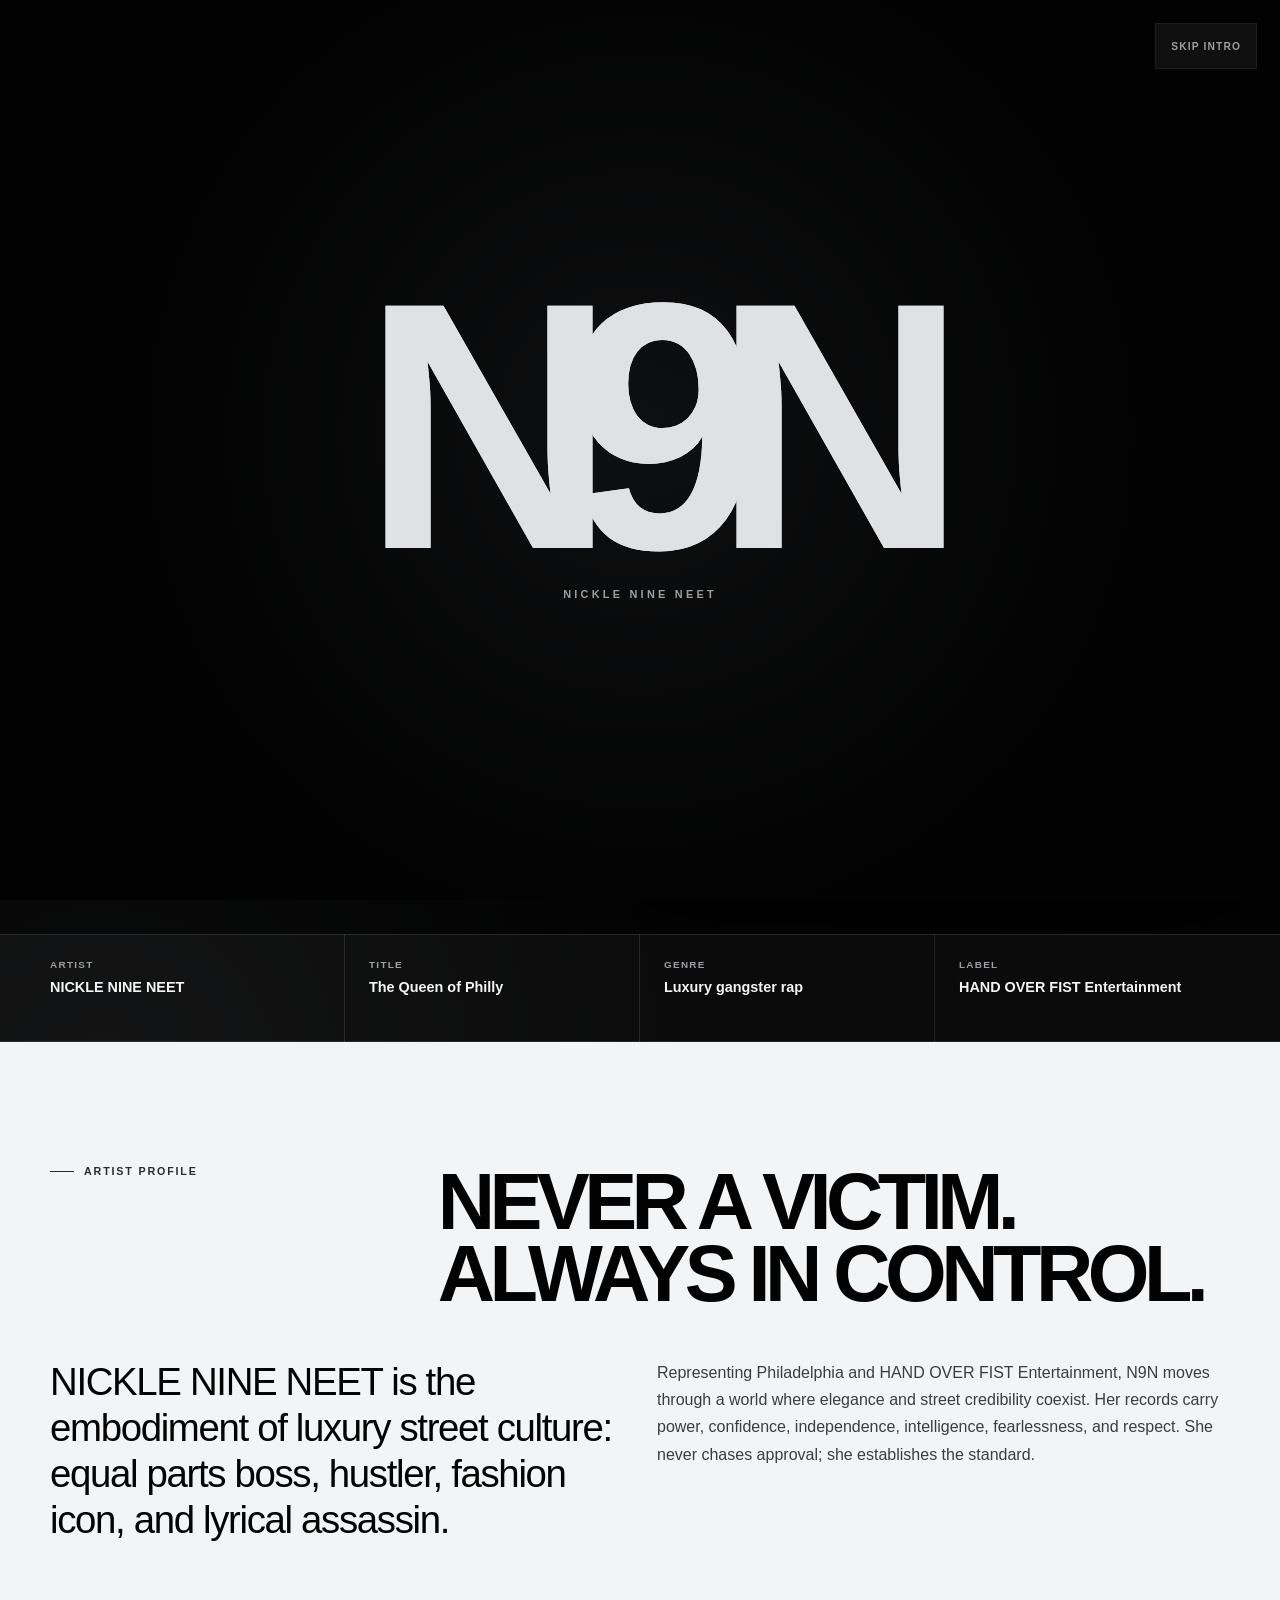
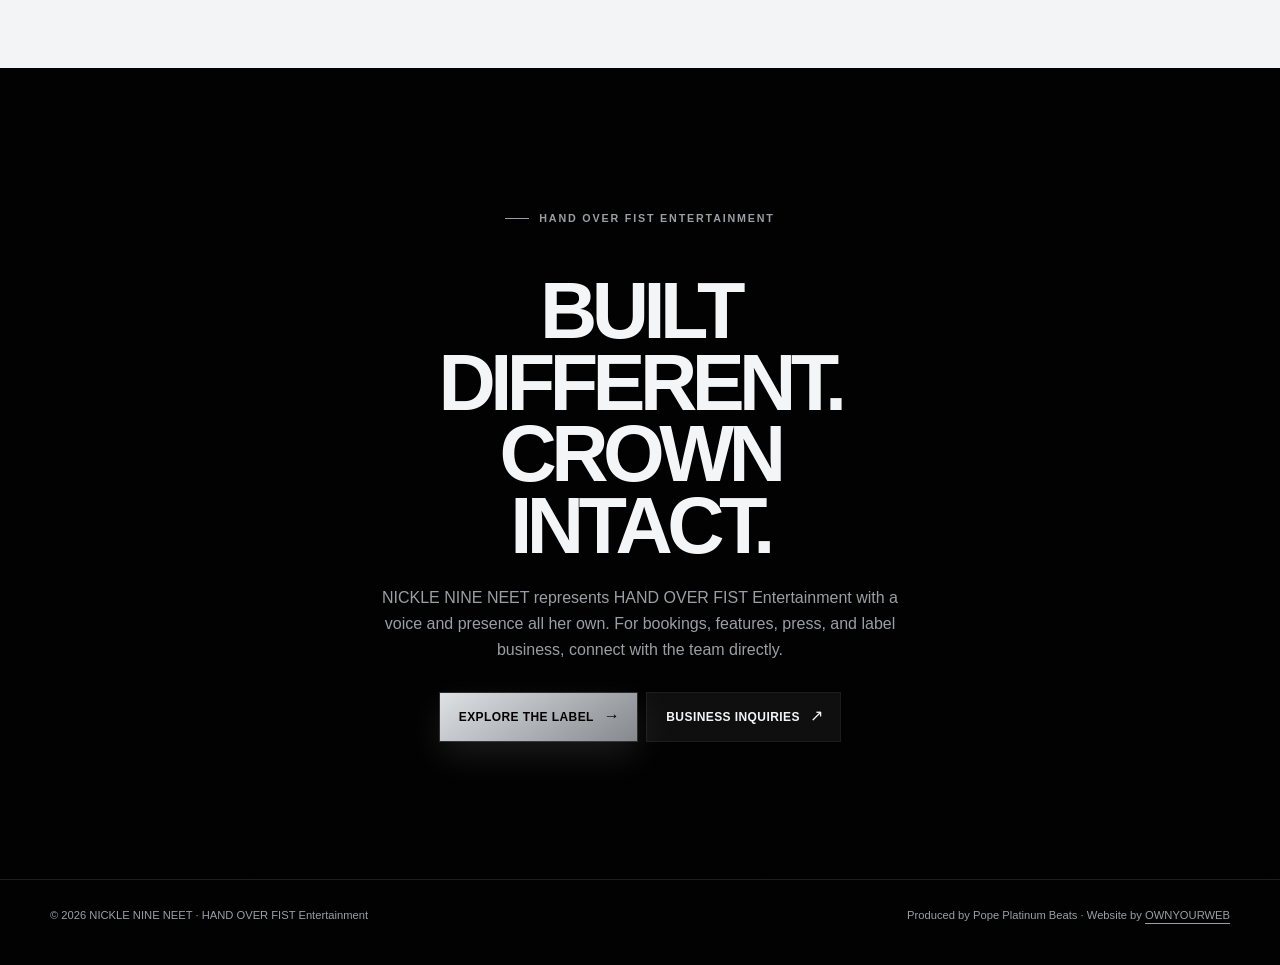
==== commit 11a72ad3: "Focus artist site on music purchases" ====
--- a/index.html
+++ b/index.html
@@ -39,7 +39,6 @@
         <a href="ep.html">EP</a>
         <a href="https://ownyourweb.xyz/demos/hand-over-fist-entertainment.html">Label</a>
         <a href="#profile">Profile</a>
-        <a href="#watch">YouTube</a>
       </div>
       <a class="button nav-cta" href="mailto:ownyourwebsmm@gmail.com?subject=NICKLE%20NINE%20NEET%20Business%20Inquiry"><span class="desktop-label">Business inquiries</span><span class="mobile-label">Inquiries</span> <span class="button-arrow" aria-hidden="true">↗</span></a>
     </nav>
@@ -54,7 +53,6 @@
         <div class="hero-actions">
           <a class="button" href="ep.html">Listen to the debut EP <span class="button-arrow" aria-hidden="true">→</span></a>
           <a class="button" href="#profile">Meet NICKLE NINE NEET <span class="button-arrow" aria-hidden="true">↓</span></a>
-          <a class="button secondary" href="#watch">Watch on YouTube <span class="button-arrow" aria-hidden="true">↓</span></a>
         </div>
       </div>
       <div class="hero-aside" aria-label="NICKLE NINE NEET official artist portrait">
@@ -86,29 +84,6 @@
       </div>
     </section>
 
-    <section class="shell section light-section" id="watch">
-      <div class="section-head reveal">
-        <p class="eyebrow">Official YouTube</p>
-        <div><h2>See N9N in motion.</h2><p class="section-copy">Official videos, performances, and new releases live on the NICKLE NINE NEET YouTube channel. Tap the record and step into her world.</p></div>
-      </div>
-      <article class="vinyl-showcase reveal">
-        <div class="vinyl-showcase-stage">
-          <a class="vinyl-link" href="https://www.youtube.com/@NickleNineNeet" target="_blank" rel="noopener noreferrer" aria-label="Visit NICKLE NINE NEET on YouTube">
-            <span class="vinyl-record" aria-hidden="true">
-              <span class="vinyl-label"><strong>N9N</strong><small>Nickle Nine Neet</small></span>
-            </span>
-            <span class="youtube-cue"><span aria-hidden="true">▶</span> Watch on YouTube <span aria-hidden="true">↗</span></span>
-          </a>
-        </div>
-        <div class="vinyl-showcase-copy">
-          <p class="eyebrow">The Queen of Philly</p>
-          <h3>Watch. Listen. Respect the crown.</h3>
-          <p>Go straight to N9N’s official channel for the music and visuals behind her Philadelphia presence.</p>
-          <div class="hero-actions"><a class="button" href="https://www.youtube.com/@NickleNineNeet" target="_blank" rel="noopener noreferrer">Open the channel <span class="button-arrow" aria-hidden="true">↗</span></a></div>
-        </div>
-      </article>
-    </section>
-
     <section class="shell final-cta reveal">
       <p class="eyebrow">HAND OVER FIST Entertainment</p>
       <h2>Built different. Crown intact.</h2>
--- a/assets/hand-over-fist/brand.css
+++ b/assets/hand-over-fist/brand.css
@@ -721,6 +721,60 @@
 .commerce-button { grid-column: 1 / -1; width: 100%; border: 0; font: inherit; cursor: not-allowed; opacity: 0.64; }
 .commerce-note { grid-column: 1 / -1; margin: 2px 0 0; color: var(--muted); font-size: 0.72rem; line-height: 1.5; }
 
+/* NICKLE NINE NEET debut EP: light retail treatment */
+.release-page {
+  color: var(--black);
+  background:
+    radial-gradient(circle at 90% 6%, oklch(0.91 0.005 255 / 0.48), transparent 28rem),
+    linear-gradient(180deg, var(--paper), oklch(0.93 0.006 255));
+}
+.release-page .site-header { background: linear-gradient(to bottom, oklch(0.08 0 0 / 0.97), oklch(0.08 0 0 / 0.84)); }
+.release-page .label-name { color: var(--white); }
+.release-page .ep-hero { min-height: 720px; }
+.release-page .eyebrow { color: var(--graphite); }
+.release-page .ep-kicker, .release-page .ep-lede { color: var(--ink-muted); }
+.release-page .ep-title { color: var(--black); }
+.release-page .ep-title span { color: var(--graphite); }
+.release-page .ep-price-row span { color: var(--ink-muted); background: oklch(0 0 0 / 0.04); box-shadow: 0 0 0 1px oklch(0 0 0 / 0.11); }
+.release-page .ep-price-row strong { color: var(--black); }
+.release-page .button.secondary { color: var(--black); background: oklch(0 0 0 / 0.045); box-shadow: 0 0 0 1px oklch(0 0 0 / 0.13); }
+.release-page .ep-cover { background: var(--black); box-shadow: 0 0 0 1px oklch(0 0 0 / 0.12), 0 32px 76px oklch(0 0 0 / 0.22); }
+.release-page .ep-cover img { position: absolute; inset: 0; z-index: 0; width: 100%; height: 100%; object-fit: cover; object-position: 68% center; filter: grayscale(1) contrast(1.08); }
+.release-page .ep-cover-overlay { position: absolute; inset: 0; z-index: 1; background: linear-gradient(180deg, oklch(0 0 0 / 0.22), oklch(0 0 0 / 0.04) 36%, oklch(0 0 0 / 0.78)); }
+.release-page .ep-cover::before, .release-page .ep-cover::after { z-index: 1; pointer-events: none; }
+.release-page .ep-cover::before { border-color: oklch(1 0 0 / 0.24); box-shadow: 0 0 0 22px oklch(1 0 0 / 0.035), 0 0 0 46px oklch(1 0 0 / 0.025); }
+.release-page .ep-cover-index, .release-page .ep-cover-label { z-index: 2; }
+.release-page .ep-cover-title, .release-page .ep-cover-subtitle, .release-page .ep-cover-mark { position: relative; z-index: 2; }
+.release-page .ep-cover-index, .release-page .ep-cover-label, .release-page .ep-cover-subtitle { color: oklch(0.92 0.006 255); }
+.release-page .ep-cover-mark { color: transparent; -webkit-text-stroke-color: oklch(1 0 0 / 0.84); }
+.release-page .ep-cover-title { color: var(--white); }
+.release-page .section { background: transparent; }
+.release-page .section-head .section-copy { color: var(--ink-muted); }
+.release-page .track-list { color: var(--black); background: var(--white); box-shadow: 0 0 0 1px oklch(0 0 0 / 0.1), 0 28px 70px oklch(0 0 0 / 0.12); }
+.release-page .track-card { box-shadow: inset 0 -1px oklch(0 0 0 / 0.1); }
+.release-page .track-card:last-child { box-shadow: none; }
+.release-page .track-number { color: var(--graphite); }
+.release-page .track-copy p { color: var(--ink-muted); }
+.release-page .track-progress { background: oklch(0 0 0 / 0.12); }
+.release-page .track-progress span { background: var(--black); }
+.release-page .track-controls { display: grid; grid-template-columns: minmax(0, 1fr) auto; column-gap: 9px; }
+.release-page .track-progress { grid-column: 1 / -1; }
+.release-page .track-play { width: auto; color: var(--black); background: oklch(0 0 0 / 0.045); box-shadow: 0 0 0 1px oklch(0 0 0 / 0.12); }
+.release-page .track-play-icon { color: var(--white); background: var(--black); }
+.release-page .track-play.is-playing { color: var(--white); background: var(--black); box-shadow: 0 0 0 1px var(--black), 0 11px 24px oklch(0 0 0 / 0.18); }
+.release-page .track-play.is-playing .track-play-icon { color: var(--black); background: var(--white); }
+.track-buy { display: inline-flex; min-height: 44px; align-items: center; justify-content: center; gap: 8px; padding-inline: 13px; color: var(--white); background: var(--black); border: 0; box-shadow: 0 0 0 1px var(--black); font: inherit; font-size: 0.63rem; font-weight: 820; letter-spacing: 0.075em; text-transform: uppercase; opacity: 0.58; cursor: not-allowed; }
+.track-buy strong { font-size: 0.72rem; font-variant-numeric: tabular-nums; }
+.release-page .ep-purchase { padding-block: 110px 136px; }
+.release-page .ep-purchase > div > p:not(.eyebrow), .release-page .commerce-note { color: var(--ink-muted); }
+.release-page .ep-price-tag { background: var(--white); box-shadow: 0 0 0 1px oklch(0 0 0 / 0.11), 0 16px 38px oklch(0 0 0 / 0.08); }
+.release-page .ep-price-tag strong { color: var(--black); }
+.release-page .ep-price-tag small { color: var(--ink-muted); }
+.release-page .ep-price-tag.featured { background: var(--black); box-shadow: 0 18px 46px oklch(0 0 0 / 0.2); }
+.release-page .ep-price-tag.featured strong, .release-page .ep-price-tag.featured small { color: var(--white); }
+.release-page .commerce-button { color: var(--white); background: var(--black); box-shadow: none; }
+.release-page footer { color: var(--muted); background: var(--black); box-shadow: none; }
+
 .final-cta { padding-block: 138px; text-align: center; }
 .final-crown { display: block; width: clamp(110px, 13vw, 156px); height: auto; margin: 0 auto 18px; filter: drop-shadow(0 16px 24px oklch(0 0 0 / 0.42)); }
 .final-cta h2 { max-width: 12ch; margin: 18px auto 24px; }
@@ -750,6 +804,8 @@
   .vinyl-link:hover .youtube-cue { color: var(--black); background: var(--chrome); }
   .track-play:hover { color: var(--black); background: var(--chrome); box-shadow: 0 0 0 1px oklch(1 0 0 / 0.16), 0 11px 24px oklch(0.91 0.005 255 / 0.1); }
   .track-play:hover .track-play-icon { color: var(--chrome); background: var(--black); }
+  .release-page .track-play:hover { color: var(--white); background: var(--black); box-shadow: 0 0 0 1px var(--black), 0 11px 24px oklch(0 0 0 / 0.18); }
+  .release-page .track-play:hover .track-play-icon { color: var(--black); background: var(--white); }
 }
 @media (max-width: 980px) {
   .nav { grid-template-columns: 1fr auto; }
@@ -813,6 +869,8 @@
   .ep-cover-label { inset: auto 21px 20px auto; }
   .track-card { grid-template-columns: 46px minmax(0, 1fr); gap: 8px 14px; min-height: 0; padding: 22px; }
   .track-controls { grid-column: 1 / -1; margin-block-start: 10px; }
+  .release-page .track-controls { grid-template-columns: 1fr; row-gap: 9px; }
+  .release-page .track-play, .track-buy { width: 100%; }
   .ep-purchase { gap: 38px; padding-block: 82px 94px; }
   .ep-purchase-actions { grid-template-columns: 1fr; }
 }
